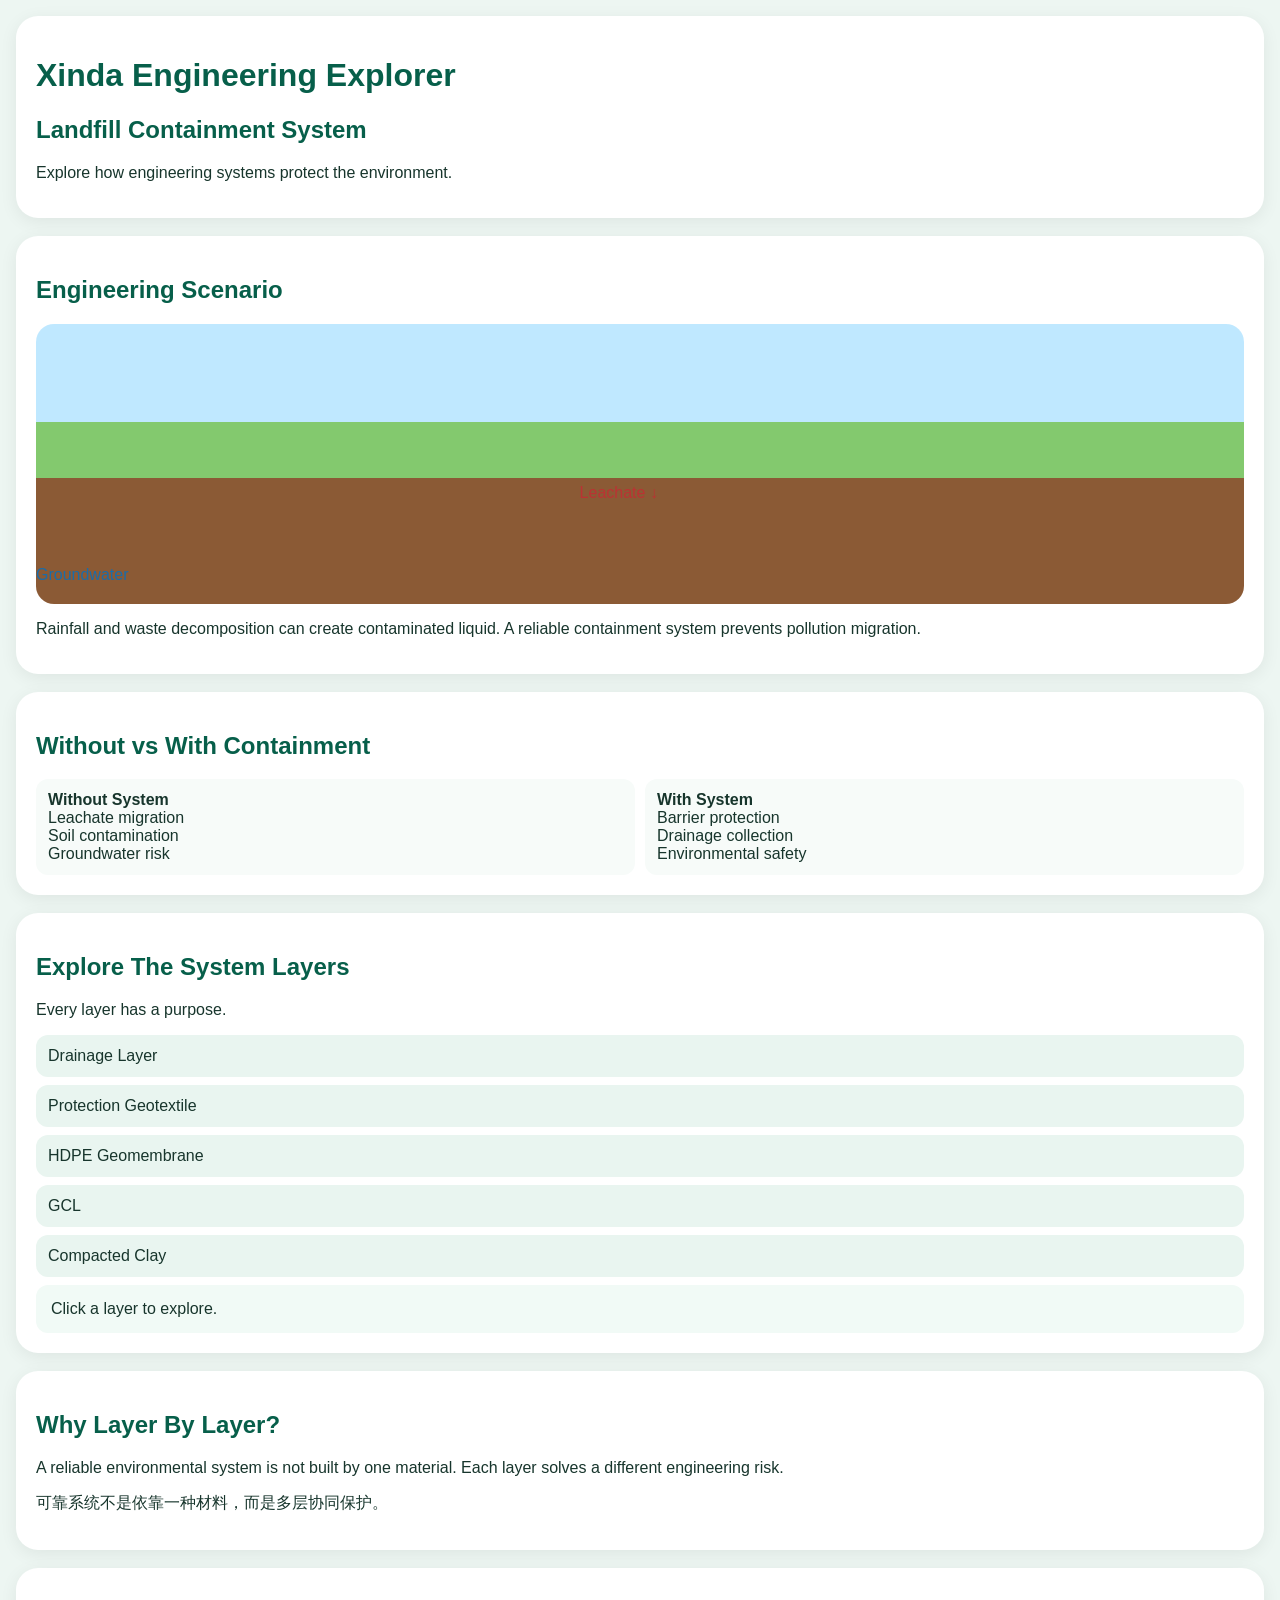
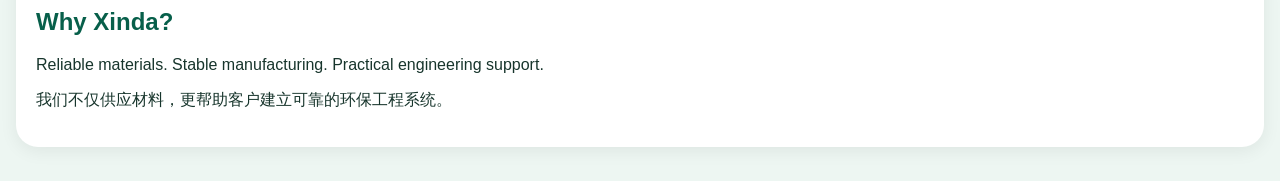
==== explorer-v0.1.html @ 2fd74bbd "Upgrade Xinda Engineering Explorer to V0.6 digital showroom prototype" ====
<!doctype html>
<html lang="en">
<head>
<meta charset="utf-8">
<meta name="viewport" content="width=device-width,initial-scale=1">
<title>Xinda Engineering Explorer V0.6</title>
<style>
body{font-family:Arial,sans-serif;background:#edf6f2;color:#17352c;margin:0;padding:16px}.box{background:#fff;border-radius:22px;padding:20px;margin-bottom:18px;box-shadow:0 4px 18px #0001}h1,h2{color:#075f4a}.profile{background:linear-gradient(#bfe8ff 0 35%,#83c96e 35% 55%,#8b5a35 55%);height:280px;border-radius:18px;position:relative;overflow:hidden}.groundwater{position:absolute;bottom:20px;color:#1b6ca8}.leachate{position:absolute;top:160px;left:45%;color:#b33;animation:move 3s infinite}@keyframes move{from{transform:translateX(0)}to{transform:translateX(50px)}}.layer{padding:12px;margin:8px 0;background:#e9f5f0;border-radius:12px;cursor:pointer}.active{background:#b5e5d2!important;border:2px solid #075f4a}.compare{display:flex;gap:10px}.card{flex:1;padding:12px;border-radius:12px;background:#f7fbf9}.detail{padding:15px;background:#f1faf6;border-radius:12px}
</style>
</head>
<body>
<div class="box"><h1>Xinda Engineering Explorer</h1><h2>Landfill Containment System</h2><p>Explore how engineering systems protect the environment.</p></div>
<div class="box"><h2>Engineering Scenario</h2><div class="profile"><div class="leachate">Leachate ↓</div><div class="groundwater">Groundwater</div></div><p>Rainfall and waste decomposition can create contaminated liquid. A reliable containment system prevents pollution migration.</p></div>
<div class="box"><h2>Without vs With Containment</h2><div class="compare"><div class="card"><b>Without System</b><br>Leachate migration<br>Soil contamination<br>Groundwater risk</div><div class="card"><b>With System</b><br>Barrier protection<br>Drainage collection<br>Environmental safety</div></div></div>
<div class="box"><h2>Explore The System Layers</h2><p>Every layer has a purpose.</p><div class="layer" onclick="show(this,'Drainage Layer','Collect and remove leachate safely.')">Drainage Layer</div><div class="layer" onclick="show(this,'Protection Geotextile','Protect geomembrane from damage.')">Protection Geotextile</div><div class="layer" onclick="show(this,'HDPE Geomembrane','Primary barrier against liquid migration. Low permeability and chemical resistance.')">HDPE Geomembrane</div><div class="layer" onclick="show(this,'GCL','Bentonite mineral barrier providing additional containment.')">GCL</div><div class="layer" onclick="show(this,'Compacted Clay','Natural low permeability barrier.')">Compacted Clay</div><div id="detail" class="detail">Click a layer to explore.</div></div>
<div class="box"><h2>Why Layer By Layer?</h2><p>A reliable environmental system is not built by one material. Each layer solves a different engineering risk.</p><p>可靠系统不是依靠一种材料，而是多层协同保护。</p></div>
<div class="box"><h2>Why Xinda?</h2><p>Reliable materials. Stable manufacturing. Practical engineering support.</p><p>我们不仅供应材料，更帮助客户建立可靠的环保工程系统。</p></div>
<script>function show(el,t,c){document.querySelectorAll('.layer').forEach(x=>x.classList.remove('active'));el.classList.add('active');document.getElementById('detail').innerHTML='<h3>'+t+'</h3><p>'+c+'</p>'}</script>
</body></html>
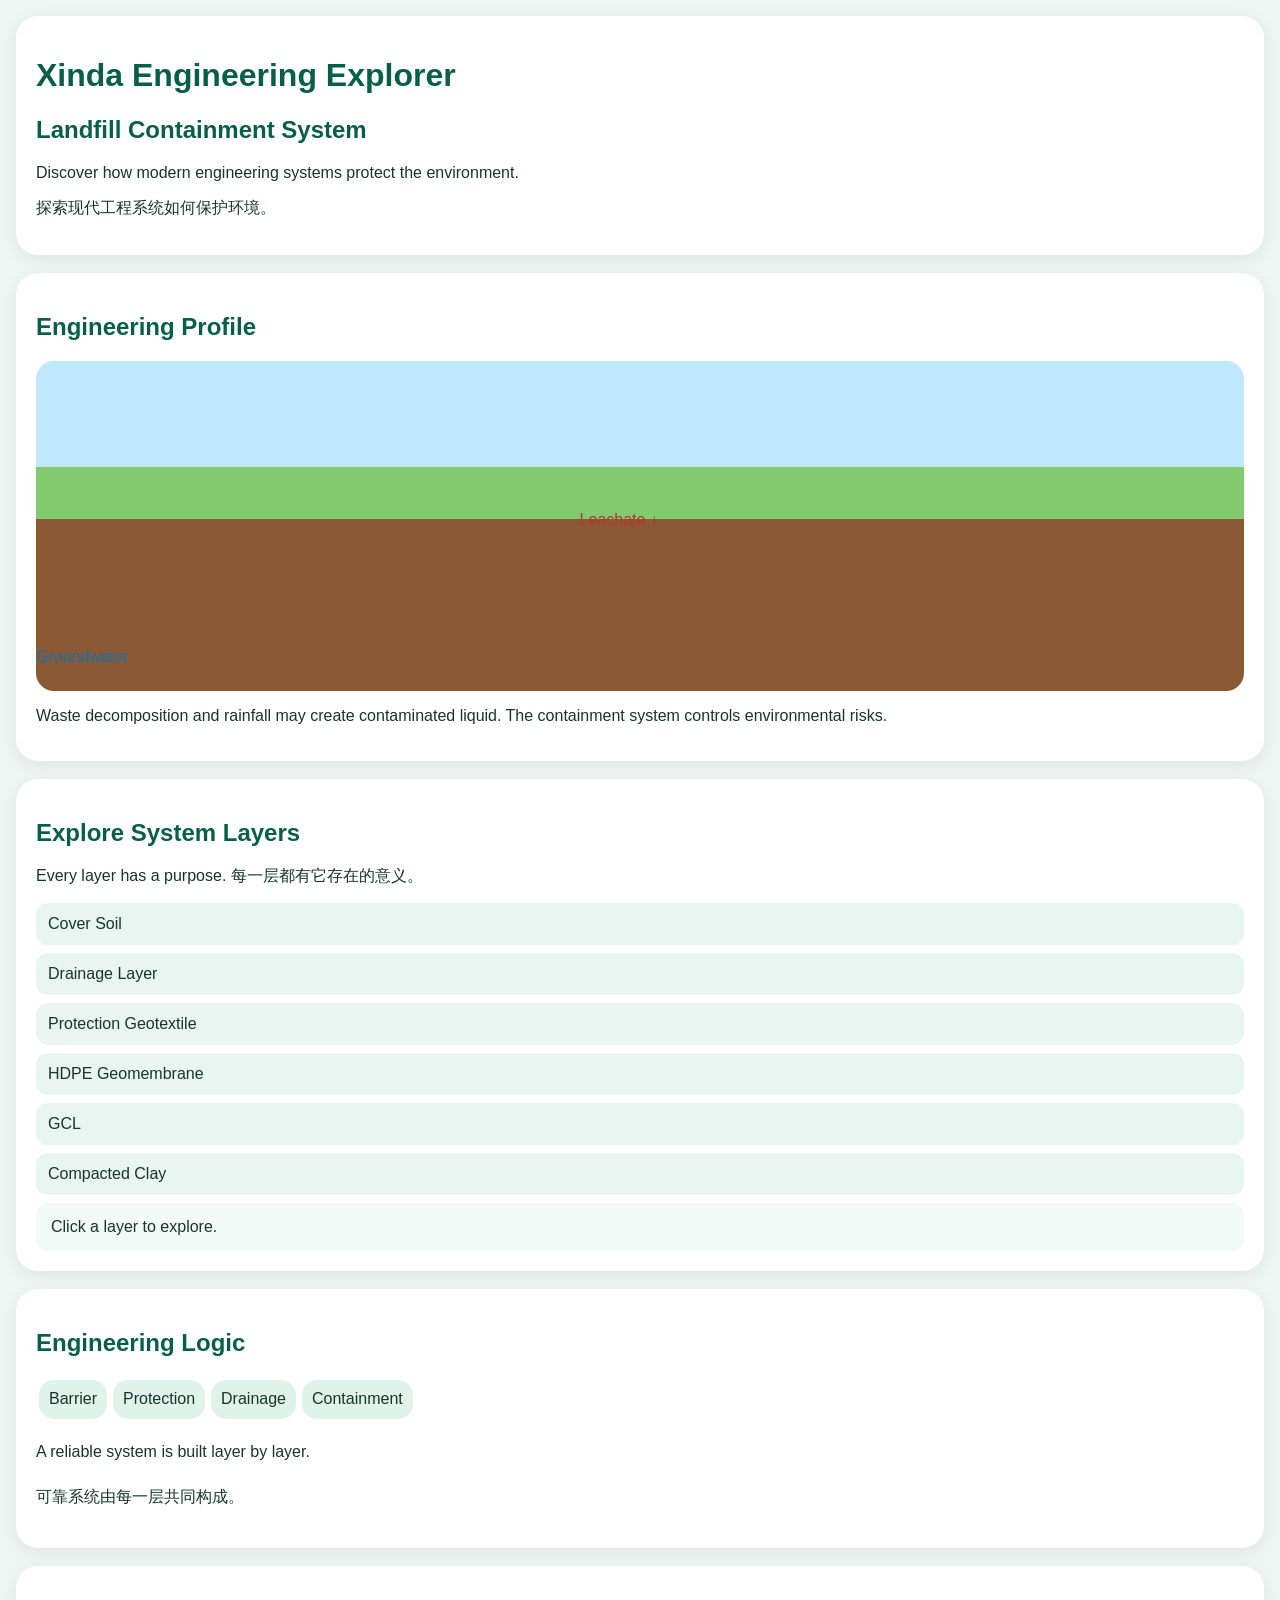
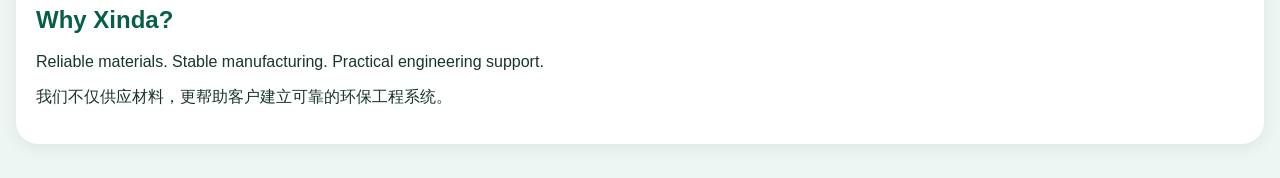
==== commit 52f4c6b1: "Upgrade Xinda Engineering Explorer to V0.7 with interactive engineering profile" ====
--- a/explorer-v0.1.html
+++ b/explorer-v0.1.html
@@ -1,19 +1,24 @@
 <!doctype html>
 <html lang="en">
 <head>
-<meta charset="utf-8">
-<meta name="viewport" content="width=device-width,initial-scale=1">
-<title>Xinda Engineering Explorer V0.6</title>
+<meta charset="utf-8"><meta name="viewport" content="width=device-width,initial-scale=1">
+<title>Xinda Engineering Explorer V0.7</title>
 <style>
-body{font-family:Arial,sans-serif;background:#edf6f2;color:#17352c;margin:0;padding:16px}.box{background:#fff;border-radius:22px;padding:20px;margin-bottom:18px;box-shadow:0 4px 18px #0001}h1,h2{color:#075f4a}.profile{background:linear-gradient(#bfe8ff 0 35%,#83c96e 35% 55%,#8b5a35 55%);height:280px;border-radius:18px;position:relative;overflow:hidden}.groundwater{position:absolute;bottom:20px;color:#1b6ca8}.leachate{position:absolute;top:160px;left:45%;color:#b33;animation:move 3s infinite}@keyframes move{from{transform:translateX(0)}to{transform:translateX(50px)}}.layer{padding:12px;margin:8px 0;background:#e9f5f0;border-radius:12px;cursor:pointer}.active{background:#b5e5d2!important;border:2px solid #075f4a}.compare{display:flex;gap:10px}.card{flex:1;padding:12px;border-radius:12px;background:#f7fbf9}.detail{padding:15px;background:#f1faf6;border-radius:12px}
+body{font-family:Arial,sans-serif;background:#edf6f2;color:#17352c;margin:0;padding:16px}.box{background:#fff;border-radius:22px;padding:20px;margin-bottom:18px;box-shadow:0 4px 18px #0001}h1,h2{color:#075f4a}.profile{height:330px;background:linear-gradient(#bfe8ff 0 32%,#83c96e 32% 48%,#8b5a35 48%);border-radius:18px;position:relative;overflow:hidden}.water{position:absolute;bottom:25px;color:#1670aa}.pollution{position:absolute;top:150px;left:45%;color:#b33;animation:flow 3s infinite}@keyframes flow{from{transform:translateY(0)}to{transform:translateY(45px)}}.layer{padding:12px;margin:8px 0;background:#e9f5f0;border-radius:12px;cursor:pointer}.active{background:#b5e5d2!important;border:2px solid #075f4a}.detail{padding:15px;background:#f1faf6;border-radius:12px}.section{line-height:1.8}.tag{display:inline-block;background:#dff3ea;padding:5px 10px;border-radius:15px;margin:3px}
 </style>
 </head>
 <body>
-<div class="box"><h1>Xinda Engineering Explorer</h1><h2>Landfill Containment System</h2><p>Explore how engineering systems protect the environment.</p></div>
-<div class="box"><h2>Engineering Scenario</h2><div class="profile"><div class="leachate">Leachate ↓</div><div class="groundwater">Groundwater</div></div><p>Rainfall and waste decomposition can create contaminated liquid. A reliable containment system prevents pollution migration.</p></div>
-<div class="box"><h2>Without vs With Containment</h2><div class="compare"><div class="card"><b>Without System</b><br>Leachate migration<br>Soil contamination<br>Groundwater risk</div><div class="card"><b>With System</b><br>Barrier protection<br>Drainage collection<br>Environmental safety</div></div></div>
-<div class="box"><h2>Explore The System Layers</h2><p>Every layer has a purpose.</p><div class="layer" onclick="show(this,'Drainage Layer','Collect and remove leachate safely.')">Drainage Layer</div><div class="layer" onclick="show(this,'Protection Geotextile','Protect geomembrane from damage.')">Protection Geotextile</div><div class="layer" onclick="show(this,'HDPE Geomembrane','Primary barrier against liquid migration. Low permeability and chemical resistance.')">HDPE Geomembrane</div><div class="layer" onclick="show(this,'GCL','Bentonite mineral barrier providing additional containment.')">GCL</div><div class="layer" onclick="show(this,'Compacted Clay','Natural low permeability barrier.')">Compacted Clay</div><div id="detail" class="detail">Click a layer to explore.</div></div>
-<div class="box"><h2>Why Layer By Layer?</h2><p>A reliable environmental system is not built by one material. Each layer solves a different engineering risk.</p><p>可靠系统不是依靠一种材料，而是多层协同保护。</p></div>
+<div class="box"><h1>Xinda Engineering Explorer</h1><h2>Landfill Containment System</h2><p>Discover how modern engineering systems protect the environment.</p><p>探索现代工程系统如何保护环境。</p></div>
+<div class="box"><h2>Engineering Profile</h2><div class="profile"><div class="pollution">Leachate ↓</div><div class="water">Groundwater</div></div><p>Waste decomposition and rainfall may create contaminated liquid. The containment system controls environmental risks.</p></div>
+<div class="box"><h2>Explore System Layers</h2><p>Every layer has a purpose. 每一层都有它存在的意义。</p>
+<div class="layer" onclick="show(this,'Cover Soil','Purpose: Reduce rainfall infiltration and protect the landfill surface.')">Cover Soil</div>
+<div class="layer" onclick="show(this,'Drainage Layer','Purpose: Collect and remove leachate safely.')">Drainage Layer</div>
+<div class="layer" onclick="show(this,'Protection Geotextile','Purpose: Protect geomembrane from puncture and construction damage.')">Protection Geotextile</div>
+<div class="layer" onclick="show(this,'HDPE Geomembrane','Purpose: Primary barrier against liquid migration.<br>Key: Low permeability, chemical resistance, welding quality.<br>Applications: Landfill, Mining, Reservoir, Wastewater, Aquaculture.')">HDPE Geomembrane</div>
+<div class="layer" onclick="show(this,'GCL','Purpose: Bentonite mineral barrier providing additional containment.')">GCL</div>
+<div class="layer" onclick="show(this,'Compacted Clay','Purpose: Natural low permeability foundation barrier.')">Compacted Clay</div>
+<div id="detail" class="detail">Click a layer to explore.</div></div>
+<div class="box"><h2>Engineering Logic</h2><div class="section"><span class="tag">Barrier</span><span class="tag">Protection</span><span class="tag">Drainage</span><span class="tag">Containment</span><p>A reliable system is built layer by layer.</p><p>可靠系统由每一层共同构成。</p></div></div>
 <div class="box"><h2>Why Xinda?</h2><p>Reliable materials. Stable manufacturing. Practical engineering support.</p><p>我们不仅供应材料，更帮助客户建立可靠的环保工程系统。</p></div>
 <script>function show(el,t,c){document.querySelectorAll('.layer').forEach(x=>x.classList.remove('active'));el.classList.add('active');document.getElementById('detail').innerHTML='<h3>'+t+'</h3><p>'+c+'</p>'}</script>
 </body></html>
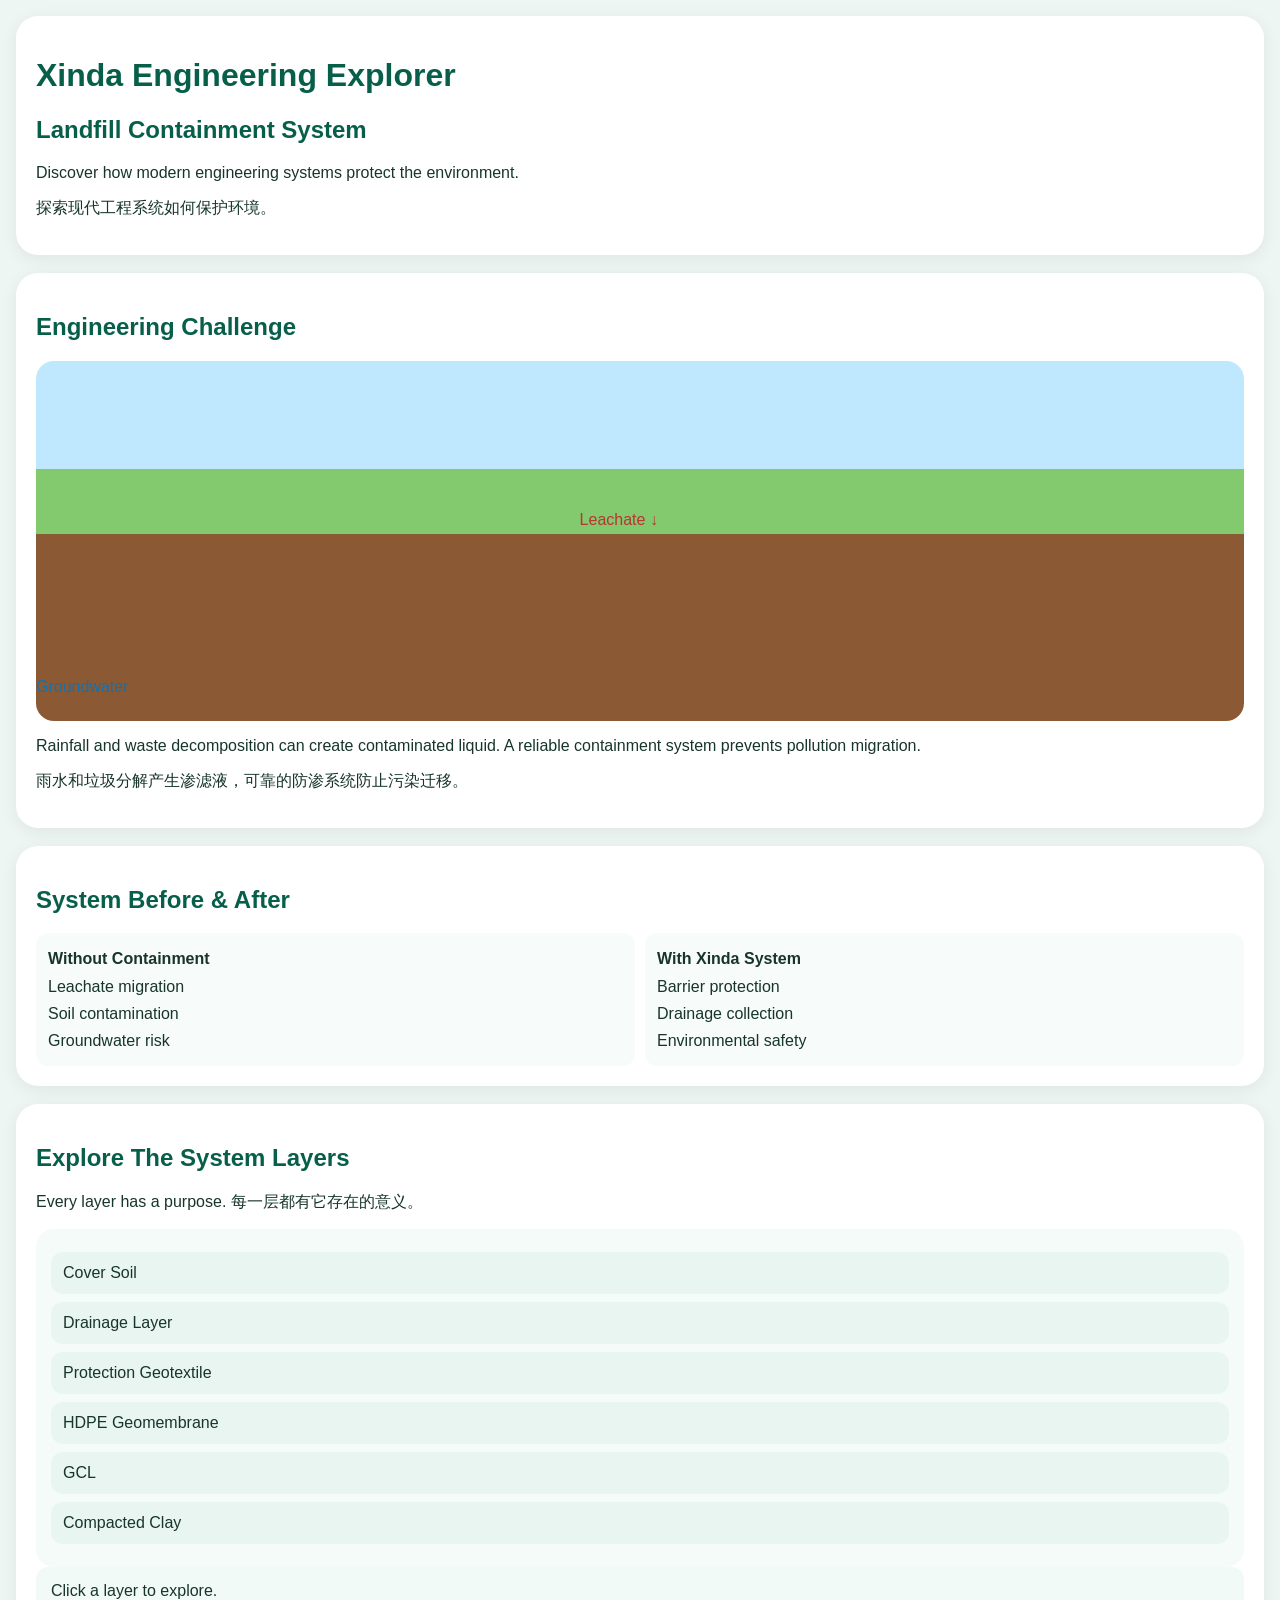
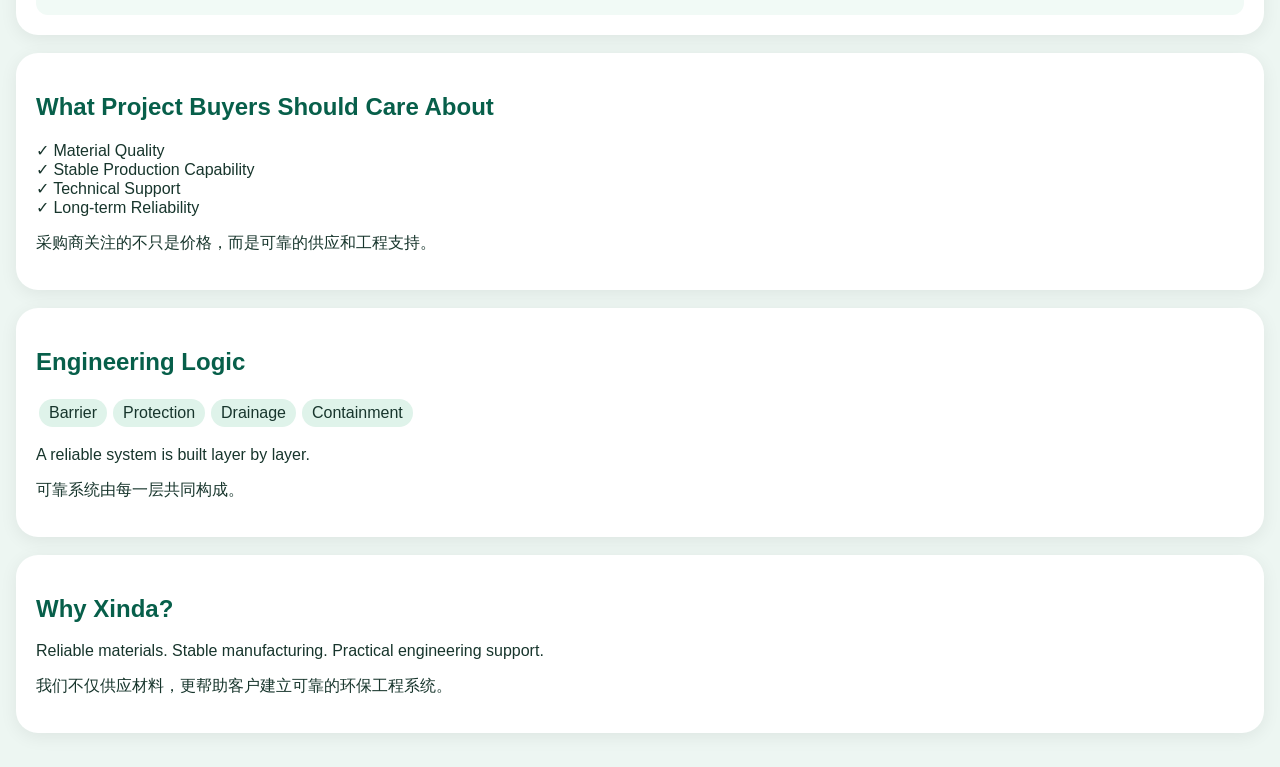
==== commit 30629d6e: "Upgrade Xinda Engineering Explorer to V0.8 with interactive engineering layers and buyer perspective" ====
--- a/explorer-v0.1.html
+++ b/explorer-v0.1.html
@@ -2,23 +2,34 @@
 <html lang="en">
 <head>
 <meta charset="utf-8"><meta name="viewport" content="width=device-width,initial-scale=1">
-<title>Xinda Engineering Explorer V0.7</title>
+<title>Xinda Engineering Explorer V0.8</title>
 <style>
-body{font-family:Arial,sans-serif;background:#edf6f2;color:#17352c;margin:0;padding:16px}.box{background:#fff;border-radius:22px;padding:20px;margin-bottom:18px;box-shadow:0 4px 18px #0001}h1,h2{color:#075f4a}.profile{height:330px;background:linear-gradient(#bfe8ff 0 32%,#83c96e 32% 48%,#8b5a35 48%);border-radius:18px;position:relative;overflow:hidden}.water{position:absolute;bottom:25px;color:#1670aa}.pollution{position:absolute;top:150px;left:45%;color:#b33;animation:flow 3s infinite}@keyframes flow{from{transform:translateY(0)}to{transform:translateY(45px)}}.layer{padding:12px;margin:8px 0;background:#e9f5f0;border-radius:12px;cursor:pointer}.active{background:#b5e5d2!important;border:2px solid #075f4a}.detail{padding:15px;background:#f1faf6;border-radius:12px}.section{line-height:1.8}.tag{display:inline-block;background:#dff3ea;padding:5px 10px;border-radius:15px;margin:3px}
+body{font-family:Arial,sans-serif;background:#edf6f2;color:#17352c;margin:0;padding:16px}.box{background:#fff;border-radius:22px;padding:20px;margin-bottom:18px;box-shadow:0 4px 18px #0001}h1,h2{color:#075f4a}.profile{height:360px;background:linear-gradient(#bfe8ff 0 30%,#83c96e 30% 48%,#8b5a35 48%);border-radius:18px;position:relative;overflow:hidden}.water{position:absolute;bottom:25px;color:#1670aa}.pollution{position:absolute;top:150px;left:45%;color:#b33;animation:flow 3s infinite}@keyframes flow{from{transform:translateY(0)}to{transform:translateY(45px)}}.system{background:#f5fbf8;padding:15px;border-radius:18px}.layer{padding:12px;margin:8px 0;background:#e9f5f0;border-radius:12px;cursor:pointer}.active{background:#b5e5d2!important;border:2px solid #075f4a;transform:scale(1.02)}.detail{padding:15px;background:#f1faf6;border-radius:12px}.tag{display:inline-block;background:#dff3ea;padding:5px 10px;border-radius:15px;margin:3px}.compare{display:flex;gap:10px}.card{flex:1;padding:12px;background:#f7fbf9;border-radius:12px;line-height:1.7}
 </style>
 </head>
 <body>
 <div class="box"><h1>Xinda Engineering Explorer</h1><h2>Landfill Containment System</h2><p>Discover how modern engineering systems protect the environment.</p><p>探索现代工程系统如何保护环境。</p></div>
-<div class="box"><h2>Engineering Profile</h2><div class="profile"><div class="pollution">Leachate ↓</div><div class="water">Groundwater</div></div><p>Waste decomposition and rainfall may create contaminated liquid. The containment system controls environmental risks.</p></div>
-<div class="box"><h2>Explore System Layers</h2><p>Every layer has a purpose. 每一层都有它存在的意义。</p>
+
+<div class="box"><h2>Engineering Challenge</h2><div class="profile"><div class="pollution">Leachate ↓</div><div class="water">Groundwater</div></div><p>Rainfall and waste decomposition can create contaminated liquid. A reliable containment system prevents pollution migration.</p><p>雨水和垃圾分解产生渗滤液，可靠的防渗系统防止污染迁移。</p></div>
+
+<div class="box"><h2>System Before & After</h2><div class="compare"><div class="card"><b>Without Containment</b><br>Leachate migration<br>Soil contamination<br>Groundwater risk</div><div class="card"><b>With Xinda System</b><br>Barrier protection<br>Drainage collection<br>Environmental safety</div></div></div>
+
+<div class="box"><h2>Explore The System Layers</h2><p>Every layer has a purpose. 每一层都有它存在的意义。</p>
+<div class="system">
 <div class="layer" onclick="show(this,'Cover Soil','Purpose: Reduce rainfall infiltration and protect the landfill surface.')">Cover Soil</div>
 <div class="layer" onclick="show(this,'Drainage Layer','Purpose: Collect and remove leachate safely.')">Drainage Layer</div>
 <div class="layer" onclick="show(this,'Protection Geotextile','Purpose: Protect geomembrane from puncture and construction damage.')">Protection Geotextile</div>
-<div class="layer" onclick="show(this,'HDPE Geomembrane','Purpose: Primary barrier against liquid migration.<br>Key: Low permeability, chemical resistance, welding quality.<br>Applications: Landfill, Mining, Reservoir, Wastewater, Aquaculture.')">HDPE Geomembrane</div>
+<div class="layer" onclick="show(this,'HDPE Geomembrane','Purpose: Primary barrier against liquid migration.<br>Key: Low permeability, chemical resistance, reliable welding.<br>Applications: Landfill, Mining, Reservoir, Wastewater, Aquaculture.')">HDPE Geomembrane</div>
 <div class="layer" onclick="show(this,'GCL','Purpose: Bentonite mineral barrier providing additional containment.')">GCL</div>
 <div class="layer" onclick="show(this,'Compacted Clay','Purpose: Natural low permeability foundation barrier.')">Compacted Clay</div>
+</div>
 <div id="detail" class="detail">Click a layer to explore.</div></div>
-<div class="box"><h2>Engineering Logic</h2><div class="section"><span class="tag">Barrier</span><span class="tag">Protection</span><span class="tag">Drainage</span><span class="tag">Containment</span><p>A reliable system is built layer by layer.</p><p>可靠系统由每一层共同构成。</p></div></div>
+
+<div class="box"><h2>What Project Buyers Should Care About</h2><p>✓ Material Quality<br>✓ Stable Production Capability<br>✓ Technical Support<br>✓ Long-term Reliability</p><p>采购商关注的不只是价格，而是可靠的供应和工程支持。</p></div>
+
+<div class="box"><h2>Engineering Logic</h2><span class="tag">Barrier</span><span class="tag">Protection</span><span class="tag">Drainage</span><span class="tag">Containment</span><p>A reliable system is built layer by layer.</p><p>可靠系统由每一层共同构成。</p></div>
+
 <div class="box"><h2>Why Xinda?</h2><p>Reliable materials. Stable manufacturing. Practical engineering support.</p><p>我们不仅供应材料，更帮助客户建立可靠的环保工程系统。</p></div>
+
 <script>function show(el,t,c){document.querySelectorAll('.layer').forEach(x=>x.classList.remove('active'));el.classList.add('active');document.getElementById('detail').innerHTML='<h3>'+t+'</h3><p>'+c+'</p>'}</script>
 </body></html>
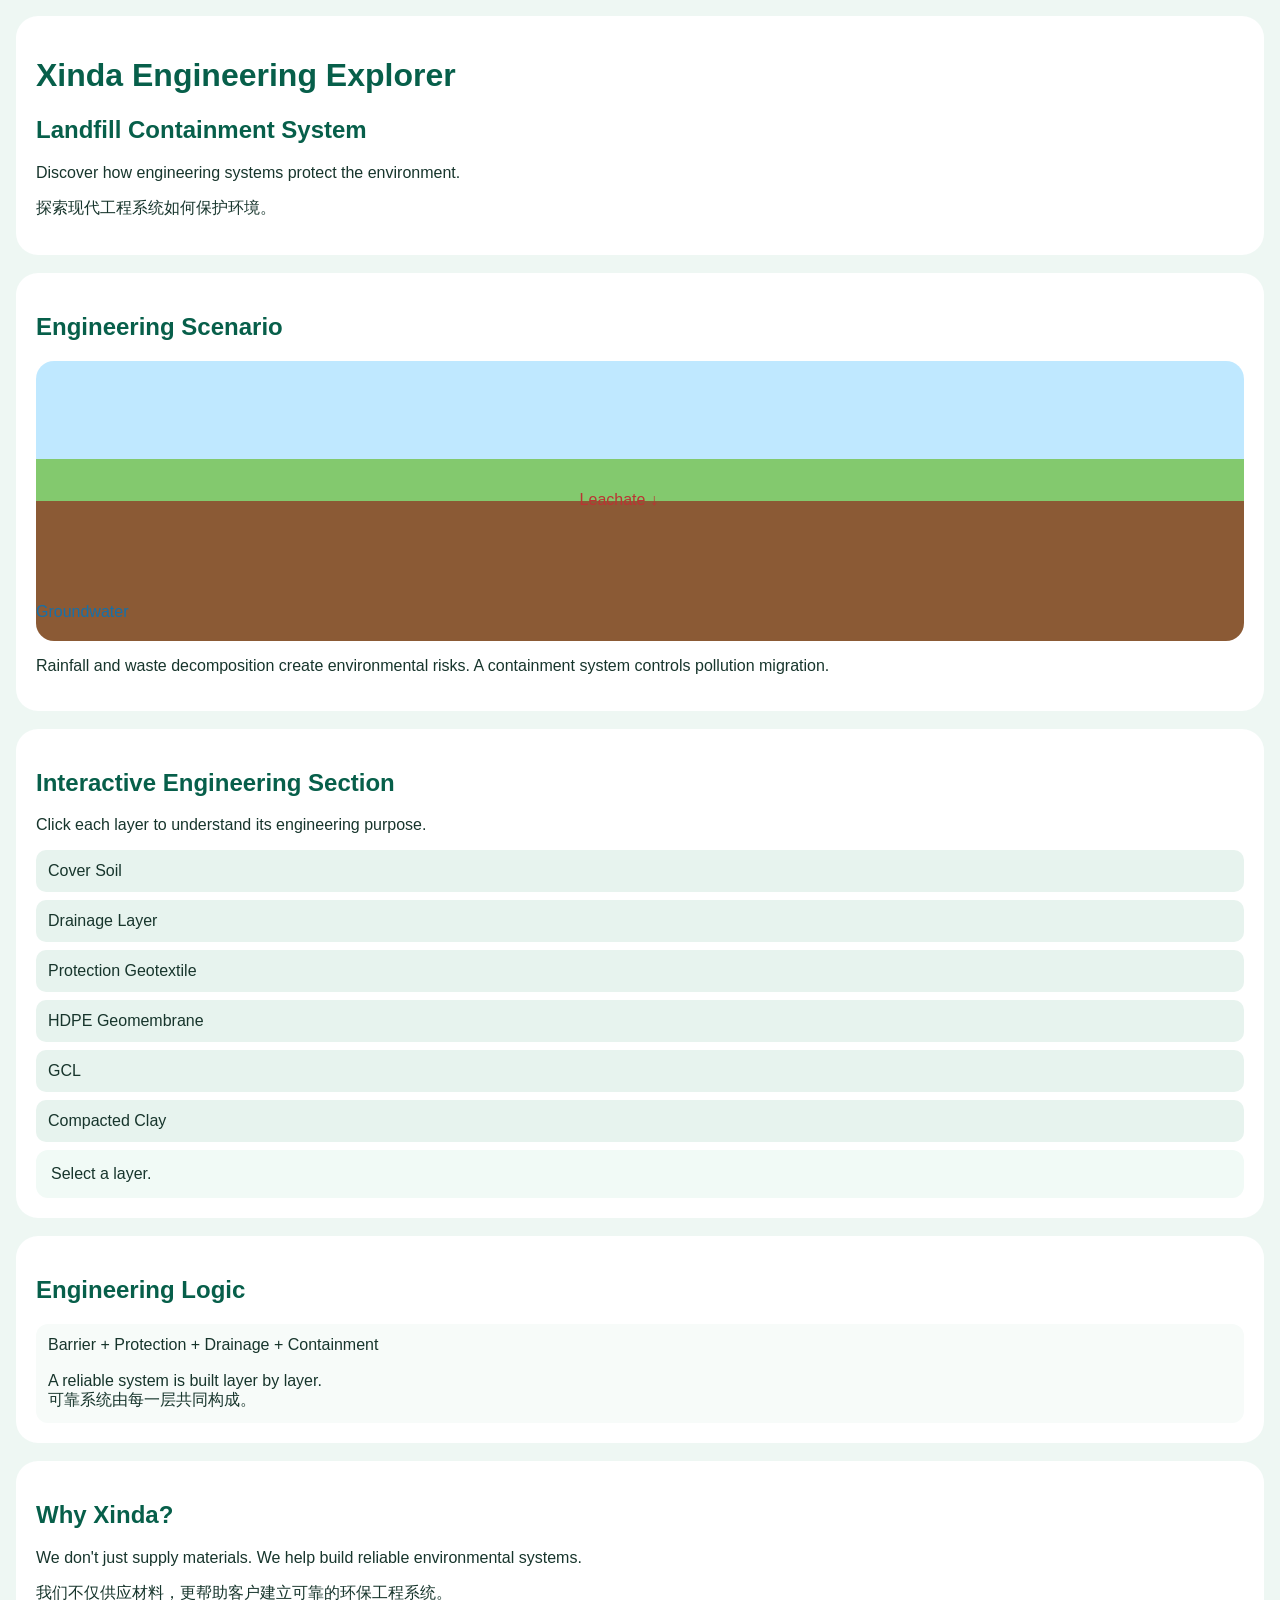
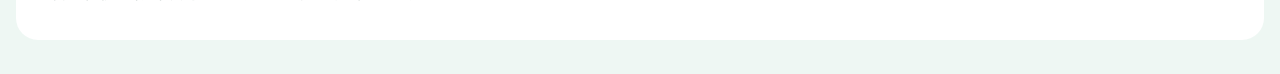
==== commit 74cece7f: "Upgrade Xinda Engineering Explorer to V0.9 interactive engineering section" ====
--- a/explorer-v0.1.html
+++ b/explorer-v0.1.html
@@ -2,34 +2,22 @@
 <html lang="en">
 <head>
 <meta charset="utf-8"><meta name="viewport" content="width=device-width,initial-scale=1">
-<title>Xinda Engineering Explorer V0.8</title>
+<title>Xinda Engineering Explorer V0.9</title>
 <style>
-body{font-family:Arial,sans-serif;background:#edf6f2;color:#17352c;margin:0;padding:16px}.box{background:#fff;border-radius:22px;padding:20px;margin-bottom:18px;box-shadow:0 4px 18px #0001}h1,h2{color:#075f4a}.profile{height:360px;background:linear-gradient(#bfe8ff 0 30%,#83c96e 30% 48%,#8b5a35 48%);border-radius:18px;position:relative;overflow:hidden}.water{position:absolute;bottom:25px;color:#1670aa}.pollution{position:absolute;top:150px;left:45%;color:#b33;animation:flow 3s infinite}@keyframes flow{from{transform:translateY(0)}to{transform:translateY(45px)}}.system{background:#f5fbf8;padding:15px;border-radius:18px}.layer{padding:12px;margin:8px 0;background:#e9f5f0;border-radius:12px;cursor:pointer}.active{background:#b5e5d2!important;border:2px solid #075f4a;transform:scale(1.02)}.detail{padding:15px;background:#f1faf6;border-radius:12px}.tag{display:inline-block;background:#dff3ea;padding:5px 10px;border-radius:15px;margin:3px}.compare{display:flex;gap:10px}.card{flex:1;padding:12px;background:#f7fbf9;border-radius:12px;line-height:1.7}
-</style>
+body{font-family:Arial,sans-serif;background:#eef7f3;color:#17352c;margin:0;padding:16px}.box{background:white;border-radius:22px;padding:20px;margin-bottom:18px}h1,h2{color:#075f4a}.scene{height:280px;background:linear-gradient(#bfe8ff 0 35%,#83c96e 35% 50%,#8b5a35 50%);border-radius:18px;position:relative;overflow:hidden}.water{position:absolute;bottom:20px;color:#1670aa}.leachate{position:absolute;top:130px;left:45%;color:#b33;animation:f 2s infinite alternate}@keyframes f{to{transform:translateY(45px)}}.layer{padding:12px;margin:8px 0;background:#e7f3ee;border-radius:10px;cursor:pointer}.active{background:#b5e5d2;border:2px solid #075f4a}.detail{padding:15px;background:#f1faf6;border-radius:12px}.section{padding:12px;border-radius:12px;background:#f7fbf9}</style>
 </head>
 <body>
-<div class="box"><h1>Xinda Engineering Explorer</h1><h2>Landfill Containment System</h2><p>Discover how modern engineering systems protect the environment.</p><p>探索现代工程系统如何保护环境。</p></div>
-
-<div class="box"><h2>Engineering Challenge</h2><div class="profile"><div class="pollution">Leachate ↓</div><div class="water">Groundwater</div></div><p>Rainfall and waste decomposition can create contaminated liquid. A reliable containment system prevents pollution migration.</p><p>雨水和垃圾分解产生渗滤液，可靠的防渗系统防止污染迁移。</p></div>
-
-<div class="box"><h2>System Before & After</h2><div class="compare"><div class="card"><b>Without Containment</b><br>Leachate migration<br>Soil contamination<br>Groundwater risk</div><div class="card"><b>With Xinda System</b><br>Barrier protection<br>Drainage collection<br>Environmental safety</div></div></div>
-
-<div class="box"><h2>Explore The System Layers</h2><p>Every layer has a purpose. 每一层都有它存在的意义。</p>
-<div class="system">
-<div class="layer" onclick="show(this,'Cover Soil','Purpose: Reduce rainfall infiltration and protect the landfill surface.')">Cover Soil</div>
-<div class="layer" onclick="show(this,'Drainage Layer','Purpose: Collect and remove leachate safely.')">Drainage Layer</div>
-<div class="layer" onclick="show(this,'Protection Geotextile','Purpose: Protect geomembrane from puncture and construction damage.')">Protection Geotextile</div>
-<div class="layer" onclick="show(this,'HDPE Geomembrane','Purpose: Primary barrier against liquid migration.<br>Key: Low permeability, chemical resistance, reliable welding.<br>Applications: Landfill, Mining, Reservoir, Wastewater, Aquaculture.')">HDPE Geomembrane</div>
-<div class="layer" onclick="show(this,'GCL','Purpose: Bentonite mineral barrier providing additional containment.')">GCL</div>
-<div class="layer" onclick="show(this,'Compacted Clay','Purpose: Natural low permeability foundation barrier.')">Compacted Clay</div>
-</div>
-<div id="detail" class="detail">Click a layer to explore.</div></div>
-
-<div class="box"><h2>What Project Buyers Should Care About</h2><p>✓ Material Quality<br>✓ Stable Production Capability<br>✓ Technical Support<br>✓ Long-term Reliability</p><p>采购商关注的不只是价格，而是可靠的供应和工程支持。</p></div>
-
-<div class="box"><h2>Engineering Logic</h2><span class="tag">Barrier</span><span class="tag">Protection</span><span class="tag">Drainage</span><span class="tag">Containment</span><p>A reliable system is built layer by layer.</p><p>可靠系统由每一层共同构成。</p></div>
-
-<div class="box"><h2>Why Xinda?</h2><p>Reliable materials. Stable manufacturing. Practical engineering support.</p><p>我们不仅供应材料，更帮助客户建立可靠的环保工程系统。</p></div>
-
-<script>function show(el,t,c){document.querySelectorAll('.layer').forEach(x=>x.classList.remove('active'));el.classList.add('active');document.getElementById('detail').innerHTML='<h3>'+t+'</h3><p>'+c+'</p>'}</script>
+<div class="box"><h1>Xinda Engineering Explorer</h1><h2>Landfill Containment System</h2><p>Discover how engineering systems protect the environment.</p><p>探索现代工程系统如何保护环境。</p></div>
+<div class="box"><h2>Engineering Scenario</h2><div class="scene"><div class="leachate">Leachate ↓</div><div class="water">Groundwater</div></div><p>Rainfall and waste decomposition create environmental risks. A containment system controls pollution migration.</p></div>
+<div class="box"><h2>Interactive Engineering Section</h2><p>Click each layer to understand its engineering purpose.</p>
+<div class="layer" onclick="show(this,'Cover Soil','Reduces rainfall infiltration and protects the surface.')">Cover Soil</div>
+<div class="layer" onclick="show(this,'Drainage Layer','Collects and removes leachate safely.')">Drainage Layer</div>
+<div class="layer" onclick="show(this,'Protection Geotextile','Protects geomembrane from puncture and construction damage.')">Protection Geotextile</div>
+<div class="layer" onclick="show(this,'HDPE Geomembrane','Primary barrier against liquid migration. Low permeability and chemical resistance.')">HDPE Geomembrane</div>
+<div class="layer" onclick="show(this,'GCL','Bentonite mineral barrier providing additional containment.')">GCL</div>
+<div class="layer" onclick="show(this,'Compacted Clay','Natural low permeability barrier.')">Compacted Clay</div>
+<div id="detail" class="detail">Select a layer.</div></div>
+<div class="box"><h2>Engineering Logic</h2><div class="section">Barrier + Protection + Drainage + Containment<br><br>A reliable system is built layer by layer.<br>可靠系统由每一层共同构成。</div></div>
+<div class="box"><h2>Why Xinda?</h2><p>We don't just supply materials. We help build reliable environmental systems.</p><p>我们不仅供应材料，更帮助客户建立可靠的环保工程系统。</p></div>
+<script>function show(e,t,c){document.querySelectorAll('.layer').forEach(x=>x.classList.remove('active'));e.classList.add('active');document.getElementById('detail').innerHTML='<h3>'+t+'</h3><p>'+c+'</p>'}</script>
 </body></html>
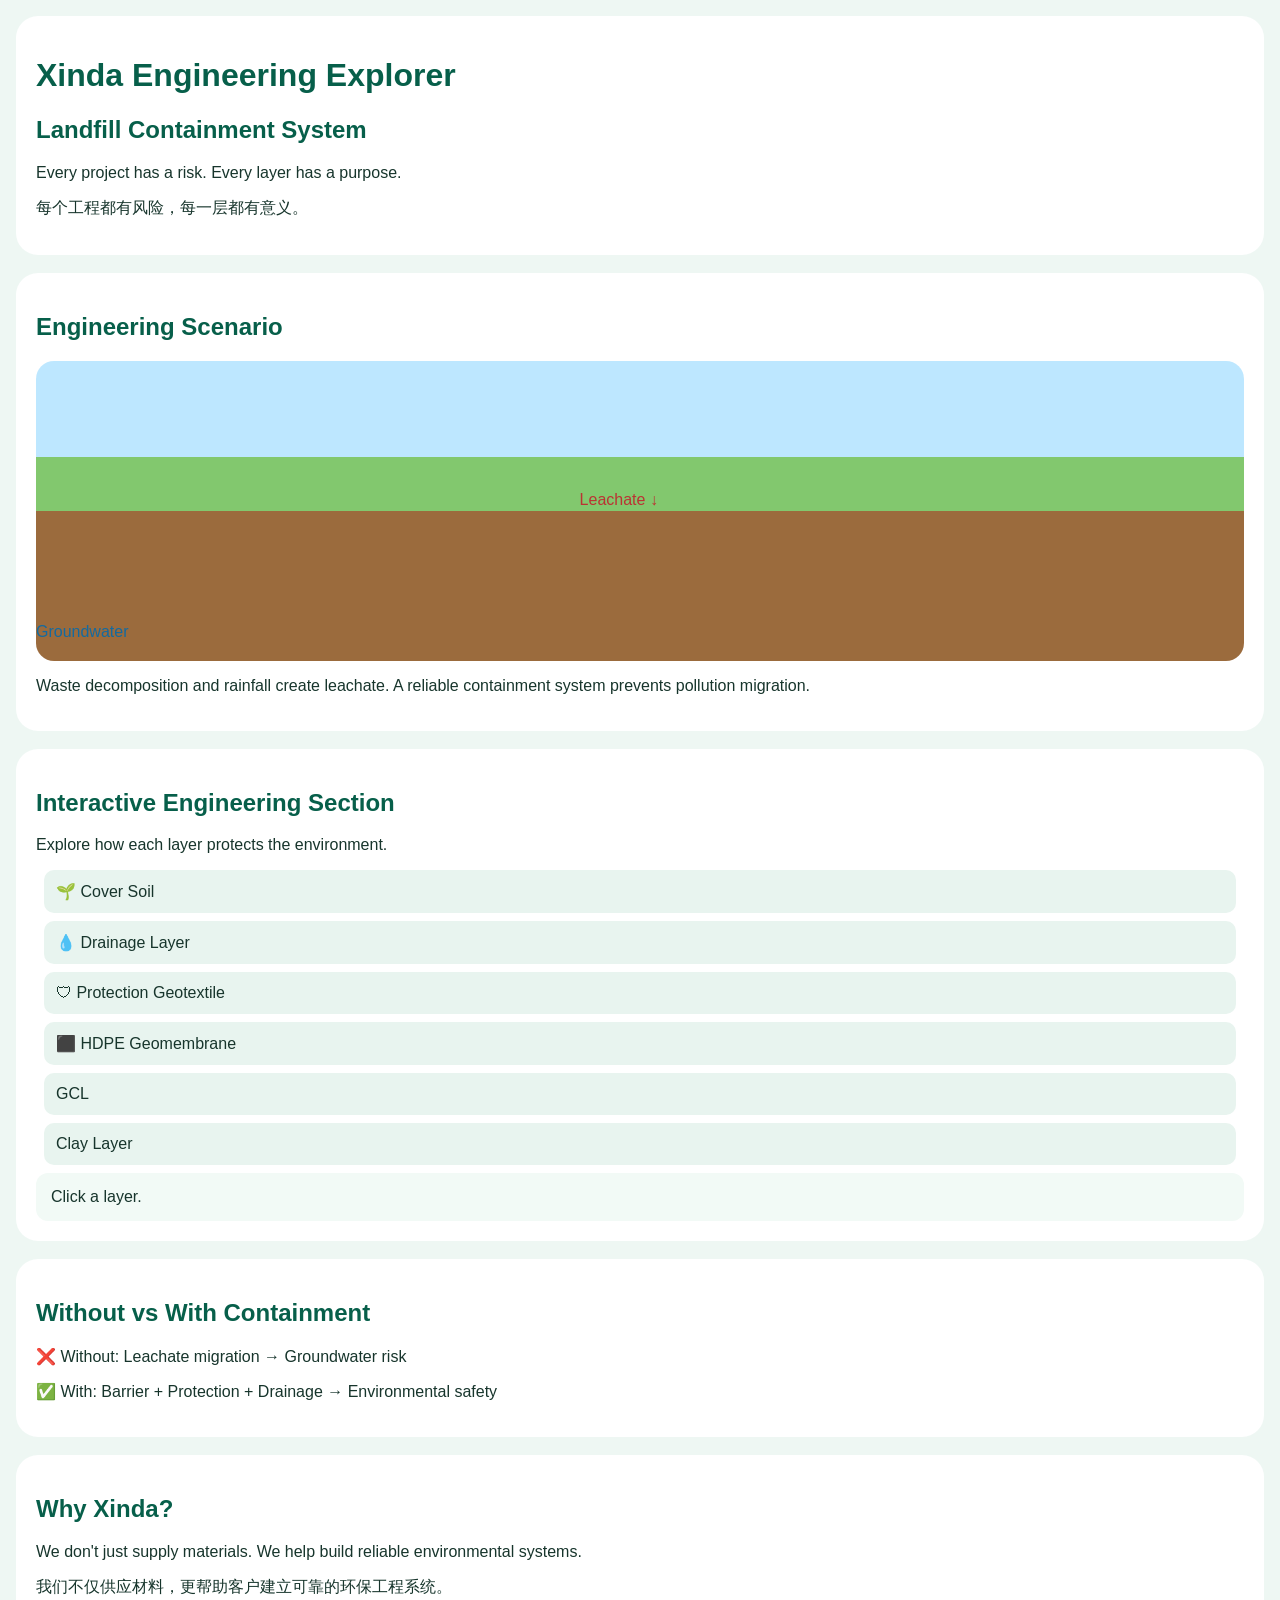
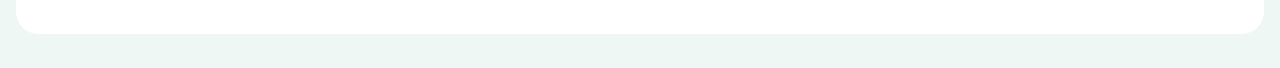
==== commit 90132669: "Upgrade Xinda Engineering Explorer to V1.0 interactive engineering demo" ====
--- a/explorer-v0.1.html
+++ b/explorer-v0.1.html
@@ -1,23 +1,16 @@
 <!doctype html>
-<html lang="en">
-<head>
-<meta charset="utf-8"><meta name="viewport" content="width=device-width,initial-scale=1">
-<title>Xinda Engineering Explorer V0.9</title>
-<style>
-body{font-family:Arial,sans-serif;background:#eef7f3;color:#17352c;margin:0;padding:16px}.box{background:white;border-radius:22px;padding:20px;margin-bottom:18px}h1,h2{color:#075f4a}.scene{height:280px;background:linear-gradient(#bfe8ff 0 35%,#83c96e 35% 50%,#8b5a35 50%);border-radius:18px;position:relative;overflow:hidden}.water{position:absolute;bottom:20px;color:#1670aa}.leachate{position:absolute;top:130px;left:45%;color:#b33;animation:f 2s infinite alternate}@keyframes f{to{transform:translateY(45px)}}.layer{padding:12px;margin:8px 0;background:#e7f3ee;border-radius:10px;cursor:pointer}.active{background:#b5e5d2;border:2px solid #075f4a}.detail{padding:15px;background:#f1faf6;border-radius:12px}.section{padding:12px;border-radius:12px;background:#f7fbf9}</style>
-</head>
+<html lang="en"><head><meta charset="utf-8"><meta name="viewport" content="width=device-width,initial-scale=1"><title>Xinda Engineering Explorer V1.0</title><style>
+body{font-family:Arial,sans-serif;background:#eef7f3;color:#17352c;margin:0;padding:16px}.box{background:#fff;border-radius:22px;padding:20px;margin-bottom:18px}h1,h2{color:#075f4a}.scene{height:300px;background:linear-gradient(#bde7ff 0 32%,#82c86e 32% 50%,#9b6b3d 50%);border-radius:18px;position:relative}.water{position:absolute;bottom:20px;color:#146aa0}.risk{position:absolute;top:130px;left:45%;color:#b33;animation:r 2s infinite alternate}@keyframes r{to{transform:translateY(45px)}}.layers div{padding:12px;margin:8px;background:#e8f4ef;border-radius:10px;cursor:pointer}.active{background:#b5e5d2!important;border:2px solid #075f4a}.detail{background:#f2faf6;padding:15px;border-radius:12px}</style></head>
 <body>
-<div class="box"><h1>Xinda Engineering Explorer</h1><h2>Landfill Containment System</h2><p>Discover how engineering systems protect the environment.</p><p>探索现代工程系统如何保护环境。</p></div>
-<div class="box"><h2>Engineering Scenario</h2><div class="scene"><div class="leachate">Leachate ↓</div><div class="water">Groundwater</div></div><p>Rainfall and waste decomposition create environmental risks. A containment system controls pollution migration.</p></div>
-<div class="box"><h2>Interactive Engineering Section</h2><p>Click each layer to understand its engineering purpose.</p>
-<div class="layer" onclick="show(this,'Cover Soil','Reduces rainfall infiltration and protects the surface.')">Cover Soil</div>
-<div class="layer" onclick="show(this,'Drainage Layer','Collects and removes leachate safely.')">Drainage Layer</div>
-<div class="layer" onclick="show(this,'Protection Geotextile','Protects geomembrane from puncture and construction damage.')">Protection Geotextile</div>
-<div class="layer" onclick="show(this,'HDPE Geomembrane','Primary barrier against liquid migration. Low permeability and chemical resistance.')">HDPE Geomembrane</div>
-<div class="layer" onclick="show(this,'GCL','Bentonite mineral barrier providing additional containment.')">GCL</div>
-<div class="layer" onclick="show(this,'Compacted Clay','Natural low permeability barrier.')">Compacted Clay</div>
-<div id="detail" class="detail">Select a layer.</div></div>
-<div class="box"><h2>Engineering Logic</h2><div class="section">Barrier + Protection + Drainage + Containment<br><br>A reliable system is built layer by layer.<br>可靠系统由每一层共同构成。</div></div>
+<div class="box"><h1>Xinda Engineering Explorer</h1><h2>Landfill Containment System</h2><p>Every project has a risk. Every layer has a purpose.</p><p>每个工程都有风险，每一层都有意义。</p></div>
+<div class="box"><h2>Engineering Scenario</h2><div class="scene"><div class="risk">Leachate ↓</div><div class="water">Groundwater</div></div><p>Waste decomposition and rainfall create leachate. A reliable containment system prevents pollution migration.</p></div>
+<div class="box"><h2>Interactive Engineering Section</h2><p>Explore how each layer protects the environment.</p><div class="layers">
+<div onclick="show(this,'Cover Soil','Reduces rainfall infiltration and protects the surface.')">🌱 Cover Soil</div>
+<div onclick="show(this,'Drainage Layer','Collects and removes leachate safely.')">💧 Drainage Layer</div>
+<div onclick="show(this,'Protection Geotextile','Protects geomembrane from puncture and damage.')">🛡 Protection Geotextile</div>
+<div onclick="show(this,'HDPE Geomembrane','Primary barrier against liquid migration. Low permeability and chemical resistance.')">⬛ HDPE Geomembrane</div>
+<div onclick="show(this,'GCL','Bentonite mineral barrier providing additional containment.')">GCL</div>
+<div onclick="show(this,'Compacted Clay','Natural low permeability barrier.')">Clay Layer</div></div><div id="detail" class="detail">Click a layer.</div></div>
+<div class="box"><h2>Without vs With Containment</h2><p>❌ Without: Leachate migration → Groundwater risk</p><p>✅ With: Barrier + Protection + Drainage → Environmental safety</p></div>
 <div class="box"><h2>Why Xinda?</h2><p>We don't just supply materials. We help build reliable environmental systems.</p><p>我们不仅供应材料，更帮助客户建立可靠的环保工程系统。</p></div>
-<script>function show(e,t,c){document.querySelectorAll('.layer').forEach(x=>x.classList.remove('active'));e.classList.add('active');document.getElementById('detail').innerHTML='<h3>'+t+'</h3><p>'+c+'</p>'}</script>
-</body></html>+<script>function show(e,t,c){document.querySelectorAll('.layers div').forEach(x=>x.classList.remove('active'));e.classList.add('active');document.getElementById('detail').innerHTML='<h3>'+t+'</h3><p>'+c+'</p>'}</script></body></html>
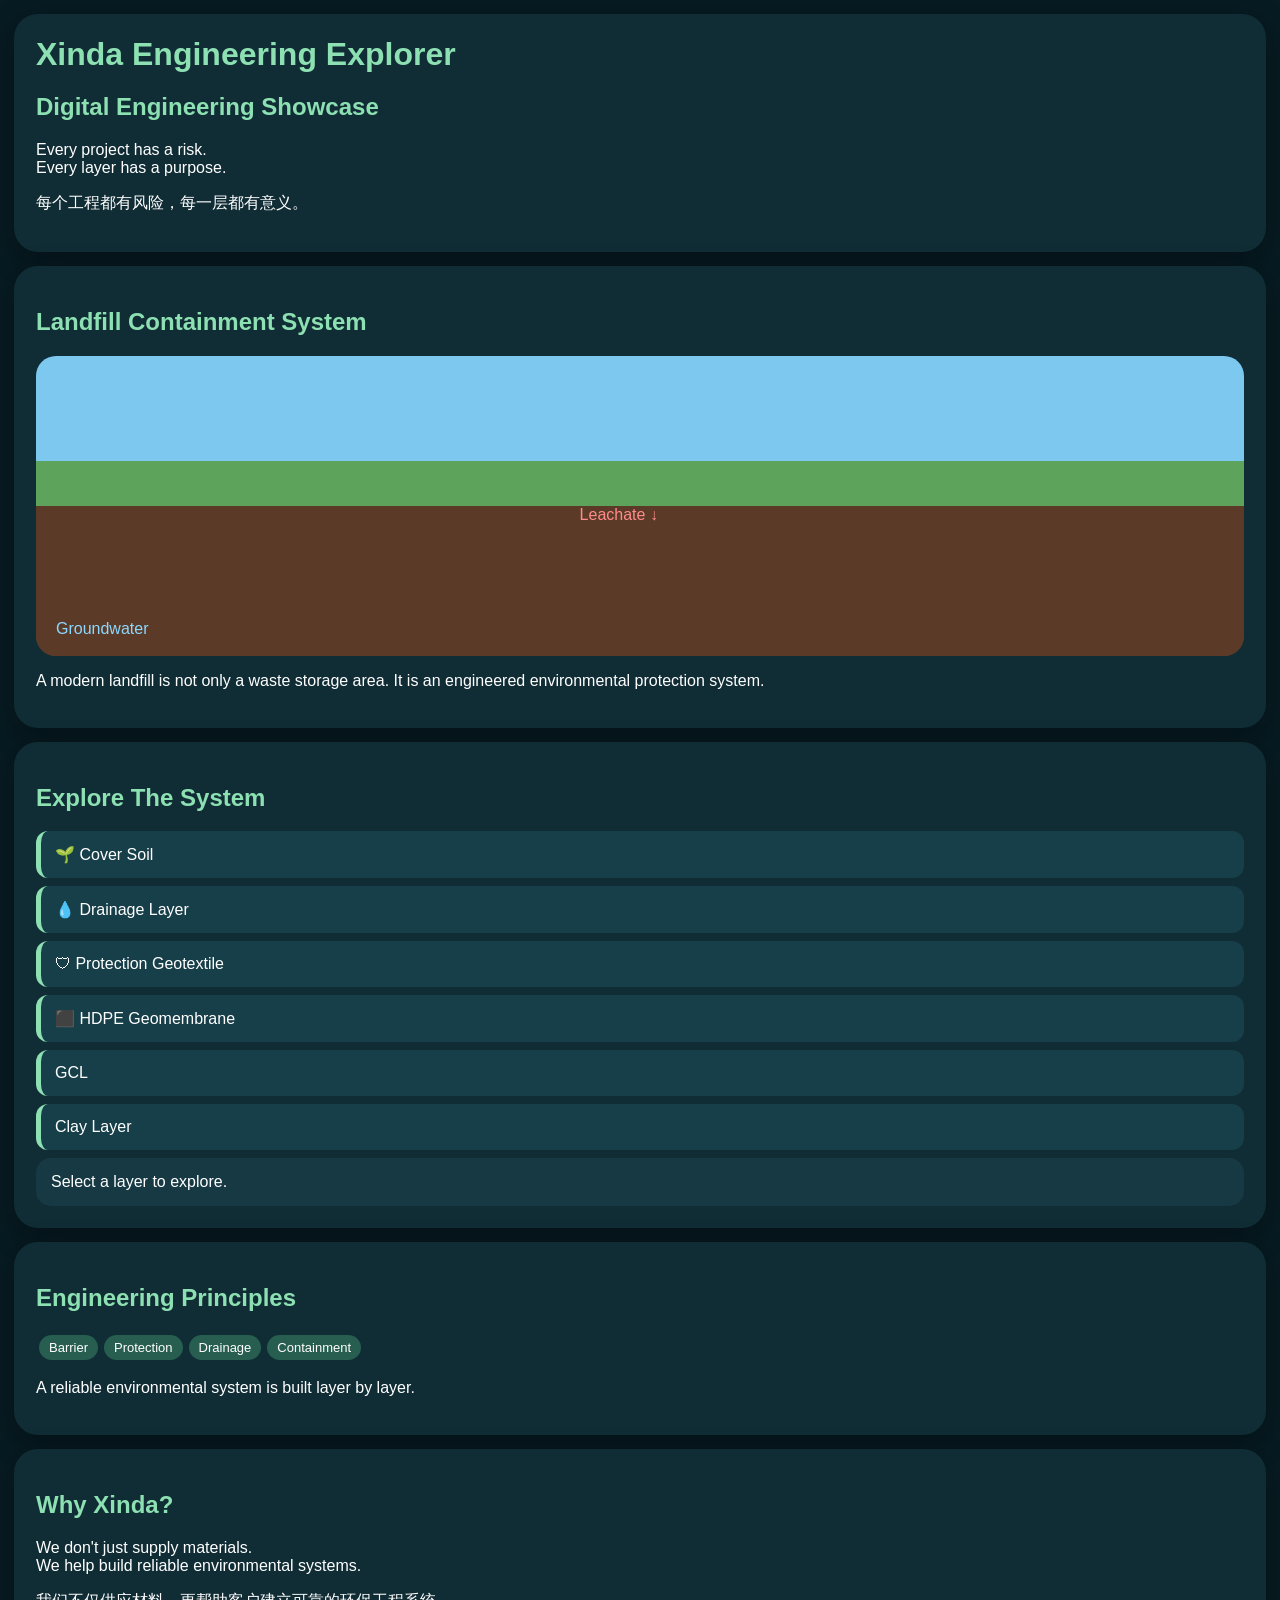
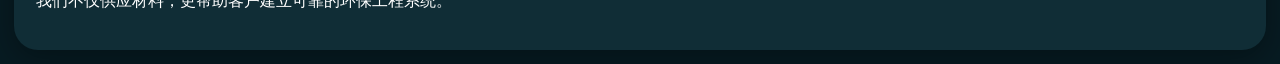
==== commit 74726c37: "Upgrade Xinda Engineering Explorer to V1.1 international engineering showroom style" ====
--- a/explorer-v0.1.html
+++ b/explorer-v0.1.html
@@ -1,16 +1,16 @@
 <!doctype html>
-<html lang="en"><head><meta charset="utf-8"><meta name="viewport" content="width=device-width,initial-scale=1"><title>Xinda Engineering Explorer V1.0</title><style>
-body{font-family:Arial,sans-serif;background:#eef7f3;color:#17352c;margin:0;padding:16px}.box{background:#fff;border-radius:22px;padding:20px;margin-bottom:18px}h1,h2{color:#075f4a}.scene{height:300px;background:linear-gradient(#bde7ff 0 32%,#82c86e 32% 50%,#9b6b3d 50%);border-radius:18px;position:relative}.water{position:absolute;bottom:20px;color:#146aa0}.risk{position:absolute;top:130px;left:45%;color:#b33;animation:r 2s infinite alternate}@keyframes r{to{transform:translateY(45px)}}.layers div{padding:12px;margin:8px;background:#e8f4ef;border-radius:10px;cursor:pointer}.active{background:#b5e5d2!important;border:2px solid #075f4a}.detail{background:#f2faf6;padding:15px;border-radius:12px}</style></head>
+<html lang="en">
+<head>
+<meta charset="utf-8"><meta name="viewport" content="width=device-width,initial-scale=1">
+<title>Xinda Engineering Explorer V1.1</title>
+<style>
+body{font-family:Arial,sans-serif;background:#071b22;color:#fff;margin:0;padding:0}.box{background:#102d36;margin:14px;border-radius:24px;padding:22px;box-shadow:0 8px 30px #0005}h1{font-size:32px;margin:0;color:#8de0b2}h2{color:#8de0b2}.hero{height:300px;background:linear-gradient(#7cc8ef 0 35%,#5da35b 35% 50%,#5b3b27 50%);border-radius:20px;position:relative;overflow:hidden}.earth{position:absolute;bottom:0;width:100%;height:50%;background:#5b3b27}.water{position:absolute;bottom:18px;left:20px;color:#8dd7ff}.risk{position:absolute;top:150px;left:45%;color:#ff8b8b;animation:risk 2s infinite alternate}@keyframes risk{to{transform:translateY(45px)}}.layer{padding:14px;margin:8px 0;background:#173f49;border-left:5px solid #8de0b2;border-radius:12px;cursor:pointer}.active{background:#276b55}.card{background:#163943;padding:15px;border-radius:15px}.tag{display:inline-block;background:#275e50;padding:5px 10px;border-radius:20px;margin:3px;font-size:13px}</style>
+</head>
 <body>
-<div class="box"><h1>Xinda Engineering Explorer</h1><h2>Landfill Containment System</h2><p>Every project has a risk. Every layer has a purpose.</p><p>每个工程都有风险，每一层都有意义。</p></div>
-<div class="box"><h2>Engineering Scenario</h2><div class="scene"><div class="risk">Leachate ↓</div><div class="water">Groundwater</div></div><p>Waste decomposition and rainfall create leachate. A reliable containment system prevents pollution migration.</p></div>
-<div class="box"><h2>Interactive Engineering Section</h2><p>Explore how each layer protects the environment.</p><div class="layers">
-<div onclick="show(this,'Cover Soil','Reduces rainfall infiltration and protects the surface.')">🌱 Cover Soil</div>
-<div onclick="show(this,'Drainage Layer','Collects and removes leachate safely.')">💧 Drainage Layer</div>
-<div onclick="show(this,'Protection Geotextile','Protects geomembrane from puncture and damage.')">🛡 Protection Geotextile</div>
-<div onclick="show(this,'HDPE Geomembrane','Primary barrier against liquid migration. Low permeability and chemical resistance.')">⬛ HDPE Geomembrane</div>
-<div onclick="show(this,'GCL','Bentonite mineral barrier providing additional containment.')">GCL</div>
-<div onclick="show(this,'Compacted Clay','Natural low permeability barrier.')">Clay Layer</div></div><div id="detail" class="detail">Click a layer.</div></div>
-<div class="box"><h2>Without vs With Containment</h2><p>❌ Without: Leachate migration → Groundwater risk</p><p>✅ With: Barrier + Protection + Drainage → Environmental safety</p></div>
-<div class="box"><h2>Why Xinda?</h2><p>We don't just supply materials. We help build reliable environmental systems.</p><p>我们不仅供应材料，更帮助客户建立可靠的环保工程系统。</p></div>
-<script>function show(e,t,c){document.querySelectorAll('.layers div').forEach(x=>x.classList.remove('active'));e.classList.add('active');document.getElementById('detail').innerHTML='<h3>'+t+'</h3><p>'+c+'</p>'}</script></body></html>+<div class="box"><h1>Xinda Engineering Explorer</h1><h2>Digital Engineering Showcase</h2><p>Every project has a risk.<br>Every layer has a purpose.</p><p>每个工程都有风险，每一层都有意义。</p></div>
+<div class="box"><h2>Landfill Containment System</h2><div class="hero"><div class="earth"></div><div class="risk">Leachate ↓</div><div class="water">Groundwater</div></div><p>A modern landfill is not only a waste storage area. It is an engineered environmental protection system.</p></div>
+<div class="box"><h2>Explore The System</h2><div class="layer" onclick="show(this,'Cover Soil','Controls surface water infiltration.')">🌱 Cover Soil</div><div class="layer" onclick="show(this,'Drainage Layer','Collects and safely removes leachate.')">💧 Drainage Layer</div><div class="layer" onclick="show(this,'Protection Geotextile','Protects the geomembrane from damage.')">🛡 Protection Geotextile</div><div class="layer" onclick="show(this,'HDPE Geomembrane','The primary barrier against liquid migration. Low permeability and chemical resistance.')">⬛ HDPE Geomembrane</div><div class="layer" onclick="show(this,'GCL','Bentonite mineral barrier for additional containment.')">GCL</div><div class="layer" onclick="show(this,'Compacted Clay','Natural low permeability foundation barrier.')">Clay Layer</div><div id="detail" class="card">Select a layer to explore.</div></div>
+<div class="box"><h2>Engineering Principles</h2><span class="tag">Barrier</span><span class="tag">Protection</span><span class="tag">Drainage</span><span class="tag">Containment</span><p>A reliable environmental system is built layer by layer.</p></div>
+<div class="box"><h2>Why Xinda?</h2><p>We don't just supply materials.<br>We help build reliable environmental systems.</p><p>我们不仅供应材料，更帮助客户建立可靠的环保工程系统。</p></div>
+<script>function show(e,t,c){document.querySelectorAll('.layer').forEach(x=>x.classList.remove('active'));e.classList.add('active');document.getElementById('detail').innerHTML='<h3>'+t+'</h3><p>'+c+'</p>'}</script>
+</body></html>
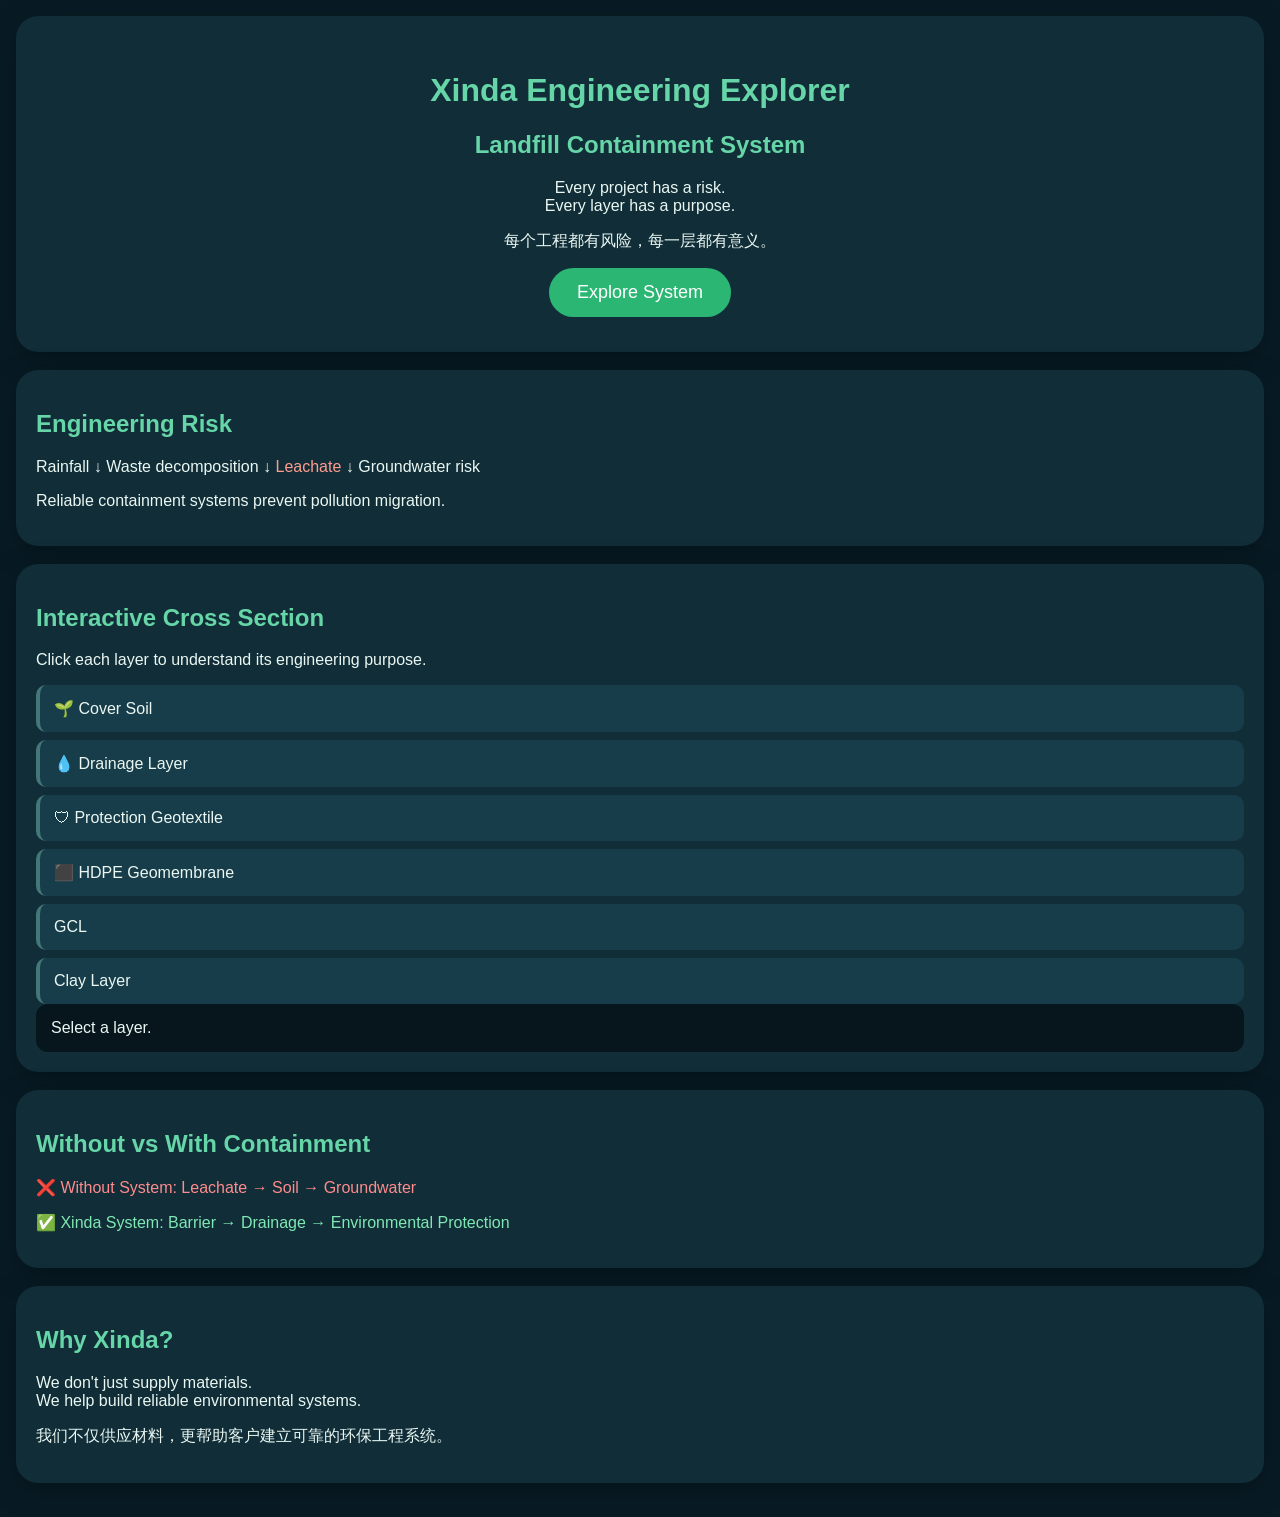
==== commit eba48ae2: "Upgrade Xinda Engineering Explorer to V1.2 interactive cross section" ====
--- a/explorer-v0.1.html
+++ b/explorer-v0.1.html
@@ -1,16 +1,28 @@
 <!doctype html>
 <html lang="en">
 <head>
-<meta charset="utf-8"><meta name="viewport" content="width=device-width,initial-scale=1">
-<title>Xinda Engineering Explorer V1.1</title>
+<meta charset="utf-8">
+<meta name="viewport" content="width=device-width,initial-scale=1">
+<title>Xinda Engineering Explorer V1.2</title>
 <style>
-body{font-family:Arial,sans-serif;background:#071b22;color:#fff;margin:0;padding:0}.box{background:#102d36;margin:14px;border-radius:24px;padding:22px;box-shadow:0 8px 30px #0005}h1{font-size:32px;margin:0;color:#8de0b2}h2{color:#8de0b2}.hero{height:300px;background:linear-gradient(#7cc8ef 0 35%,#5da35b 35% 50%,#5b3b27 50%);border-radius:20px;position:relative;overflow:hidden}.earth{position:absolute;bottom:0;width:100%;height:50%;background:#5b3b27}.water{position:absolute;bottom:18px;left:20px;color:#8dd7ff}.risk{position:absolute;top:150px;left:45%;color:#ff8b8b;animation:risk 2s infinite alternate}@keyframes risk{to{transform:translateY(45px)}}.layer{padding:14px;margin:8px 0;background:#173f49;border-left:5px solid #8de0b2;border-radius:12px;cursor:pointer}.active{background:#276b55}.card{background:#163943;padding:15px;border-radius:15px}.tag{display:inline-block;background:#275e50;padding:5px 10px;border-radius:20px;margin:3px;font-size:13px}</style>
+body{font-family:Arial,sans-serif;background:#081b24;color:#eaf7f2;margin:0;padding:16px}.box{background:#102d38;border-radius:22px;padding:20px;margin-bottom:18px;box-shadow:0 8px 30px #0004}h1,h2,h3{color:#66d6a8}.hero{text-align:center;padding:35px}.btn{background:#2bb673;color:white;border:0;border-radius:30px;padding:14px 28px;font-size:18px}.section{display:flex;flex-direction:column;gap:8px}.layer{padding:14px;background:#183d4a;border-radius:10px;border-left:4px solid #477}.layer:hover,.active{background:#1f8060!important;border-left-color:#9affd1}.detail{background:#07151c;padding:15px;border-radius:12px}.risk{color:#ff9d8d;animation:risk 2s infinite alternate}@keyframes risk{to{transform:translateY(25px)}}.good{color:#80e8b4}.bad{color:#ff8c8c}
+</style>
 </head>
 <body>
-<div class="box"><h1>Xinda Engineering Explorer</h1><h2>Digital Engineering Showcase</h2><p>Every project has a risk.<br>Every layer has a purpose.</p><p>每个工程都有风险，每一层都有意义。</p></div>
-<div class="box"><h2>Landfill Containment System</h2><div class="hero"><div class="earth"></div><div class="risk">Leachate ↓</div><div class="water">Groundwater</div></div><p>A modern landfill is not only a waste storage area. It is an engineered environmental protection system.</p></div>
-<div class="box"><h2>Explore The System</h2><div class="layer" onclick="show(this,'Cover Soil','Controls surface water infiltration.')">🌱 Cover Soil</div><div class="layer" onclick="show(this,'Drainage Layer','Collects and safely removes leachate.')">💧 Drainage Layer</div><div class="layer" onclick="show(this,'Protection Geotextile','Protects the geomembrane from damage.')">🛡 Protection Geotextile</div><div class="layer" onclick="show(this,'HDPE Geomembrane','The primary barrier against liquid migration. Low permeability and chemical resistance.')">⬛ HDPE Geomembrane</div><div class="layer" onclick="show(this,'GCL','Bentonite mineral barrier for additional containment.')">GCL</div><div class="layer" onclick="show(this,'Compacted Clay','Natural low permeability foundation barrier.')">Clay Layer</div><div id="detail" class="card">Select a layer to explore.</div></div>
-<div class="box"><h2>Engineering Principles</h2><span class="tag">Barrier</span><span class="tag">Protection</span><span class="tag">Drainage</span><span class="tag">Containment</span><p>A reliable environmental system is built layer by layer.</p></div>
+<div class="box hero"><h1>Xinda Engineering Explorer</h1><h2>Landfill Containment System</h2><p>Every project has a risk.<br>Every layer has a purpose.</p><p>每个工程都有风险，每一层都有意义。</p><button class="btn">Explore System</button></div>
+<div class="box"><h2>Engineering Risk</h2><p>Rainfall ↓ Waste decomposition ↓ <span class="risk">Leachate</span> ↓ Groundwater risk</p><p>Reliable containment systems prevent pollution migration.</p></div>
+<div class="box"><h2>Interactive Cross Section</h2><p>Click each layer to understand its engineering purpose.</p>
+<div class="section">
+<div class="layer" onclick="show(this,'Cover Soil','Reduces rainfall infiltration and protects the surface layer.')">🌱 Cover Soil</div>
+<div class="layer" onclick="show(this,'Drainage Layer','Collects and removes leachate safely.')">💧 Drainage Layer</div>
+<div class="layer" onclick="show(this,'Protection Geotextile','Protects the geomembrane from puncture and construction damage.')">🛡 Protection Geotextile</div>
+<div class="layer" onclick="show(this,'HDPE Geomembrane','Primary barrier against liquid migration. Low permeability and chemical resistance.')">⬛ HDPE Geomembrane</div>
+<div class="layer" onclick="show(this,'GCL','Bentonite mineral barrier providing additional containment.')">GCL</div>
+<div class="layer" onclick="show(this,'Compacted Clay','Natural low permeability barrier.')">Clay Layer</div>
+</div>
+<div id="detail" class="detail">Select a layer.</div></div>
+<div class="box"><h2>Without vs With Containment</h2><p class="bad">❌ Without System: Leachate → Soil → Groundwater</p><p class="good">✅ Xinda System: Barrier → Drainage → Environmental Protection</p></div>
 <div class="box"><h2>Why Xinda?</h2><p>We don't just supply materials.<br>We help build reliable environmental systems.</p><p>我们不仅供应材料，更帮助客户建立可靠的环保工程系统。</p></div>
 <script>function show(e,t,c){document.querySelectorAll('.layer').forEach(x=>x.classList.remove('active'));e.classList.add('active');document.getElementById('detail').innerHTML='<h3>'+t+'</h3><p>'+c+'</p>'}</script>
-</body></html>+</body>
+</html>
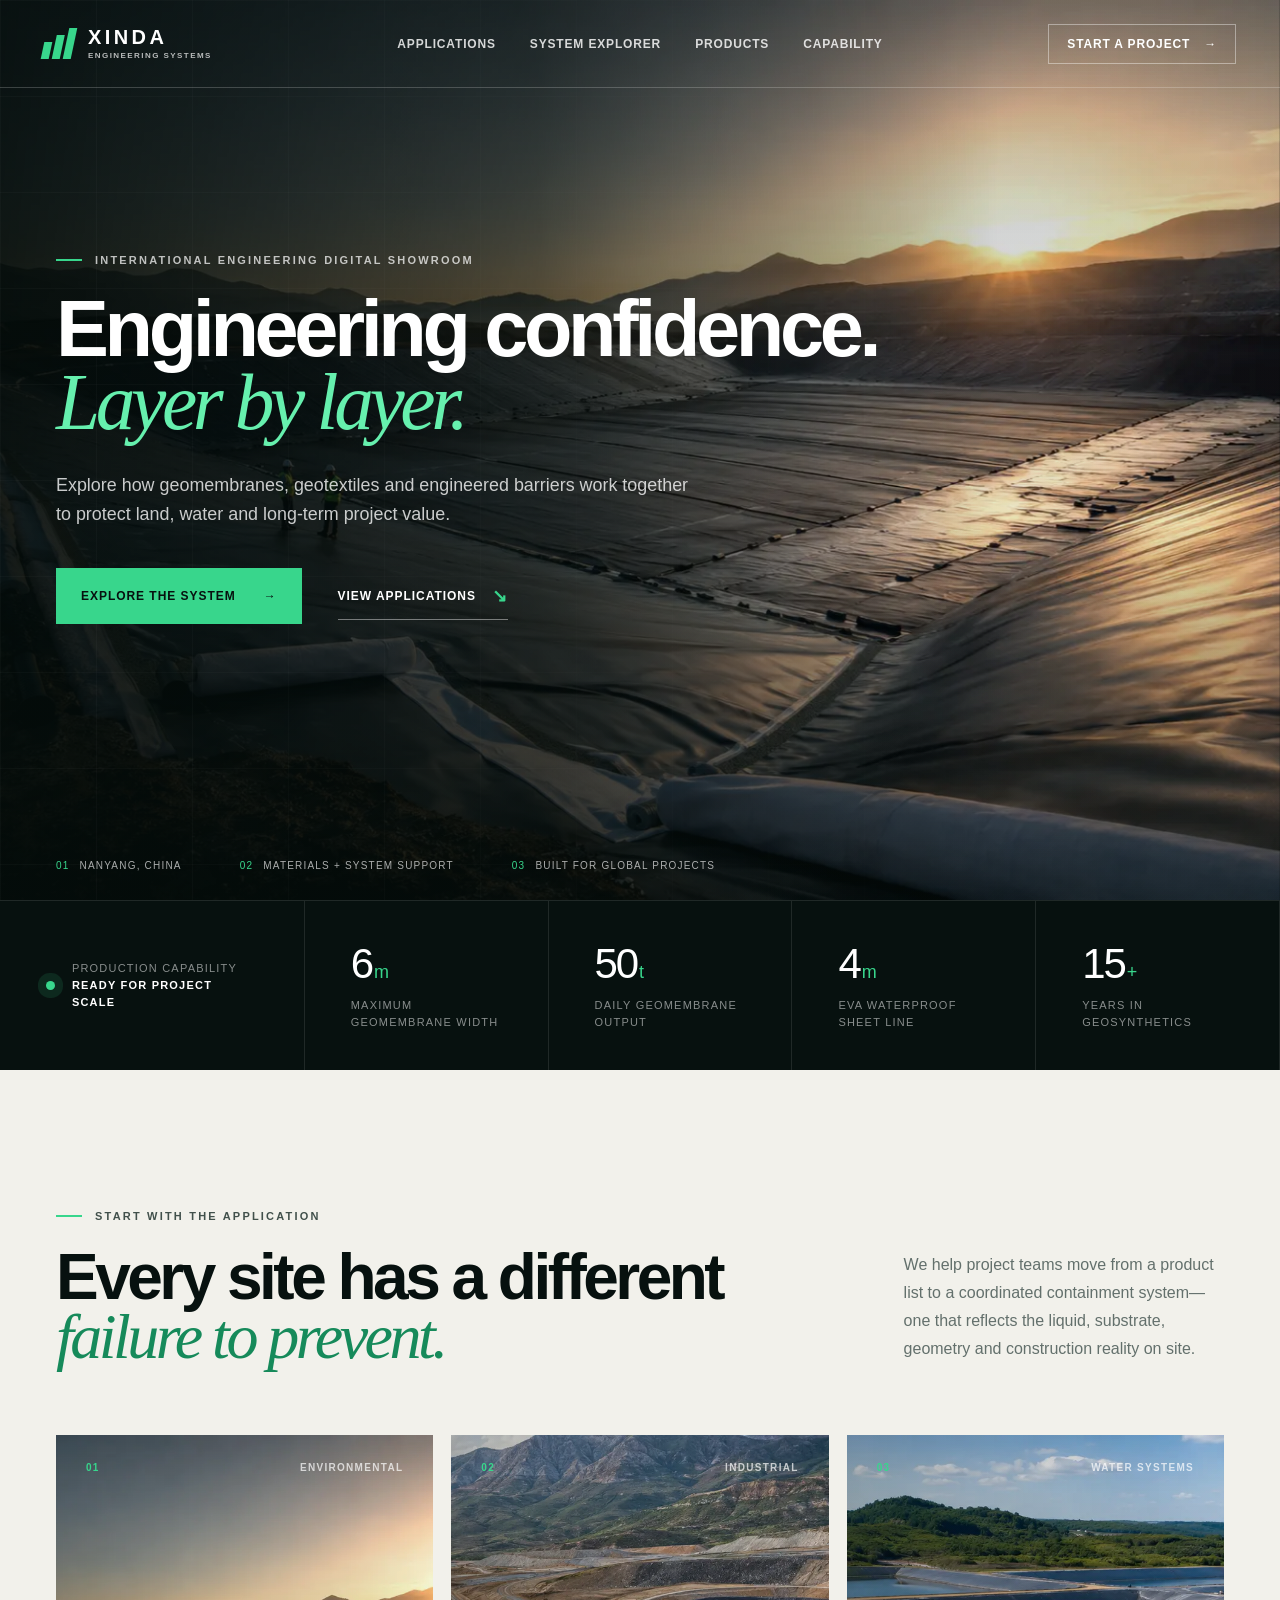
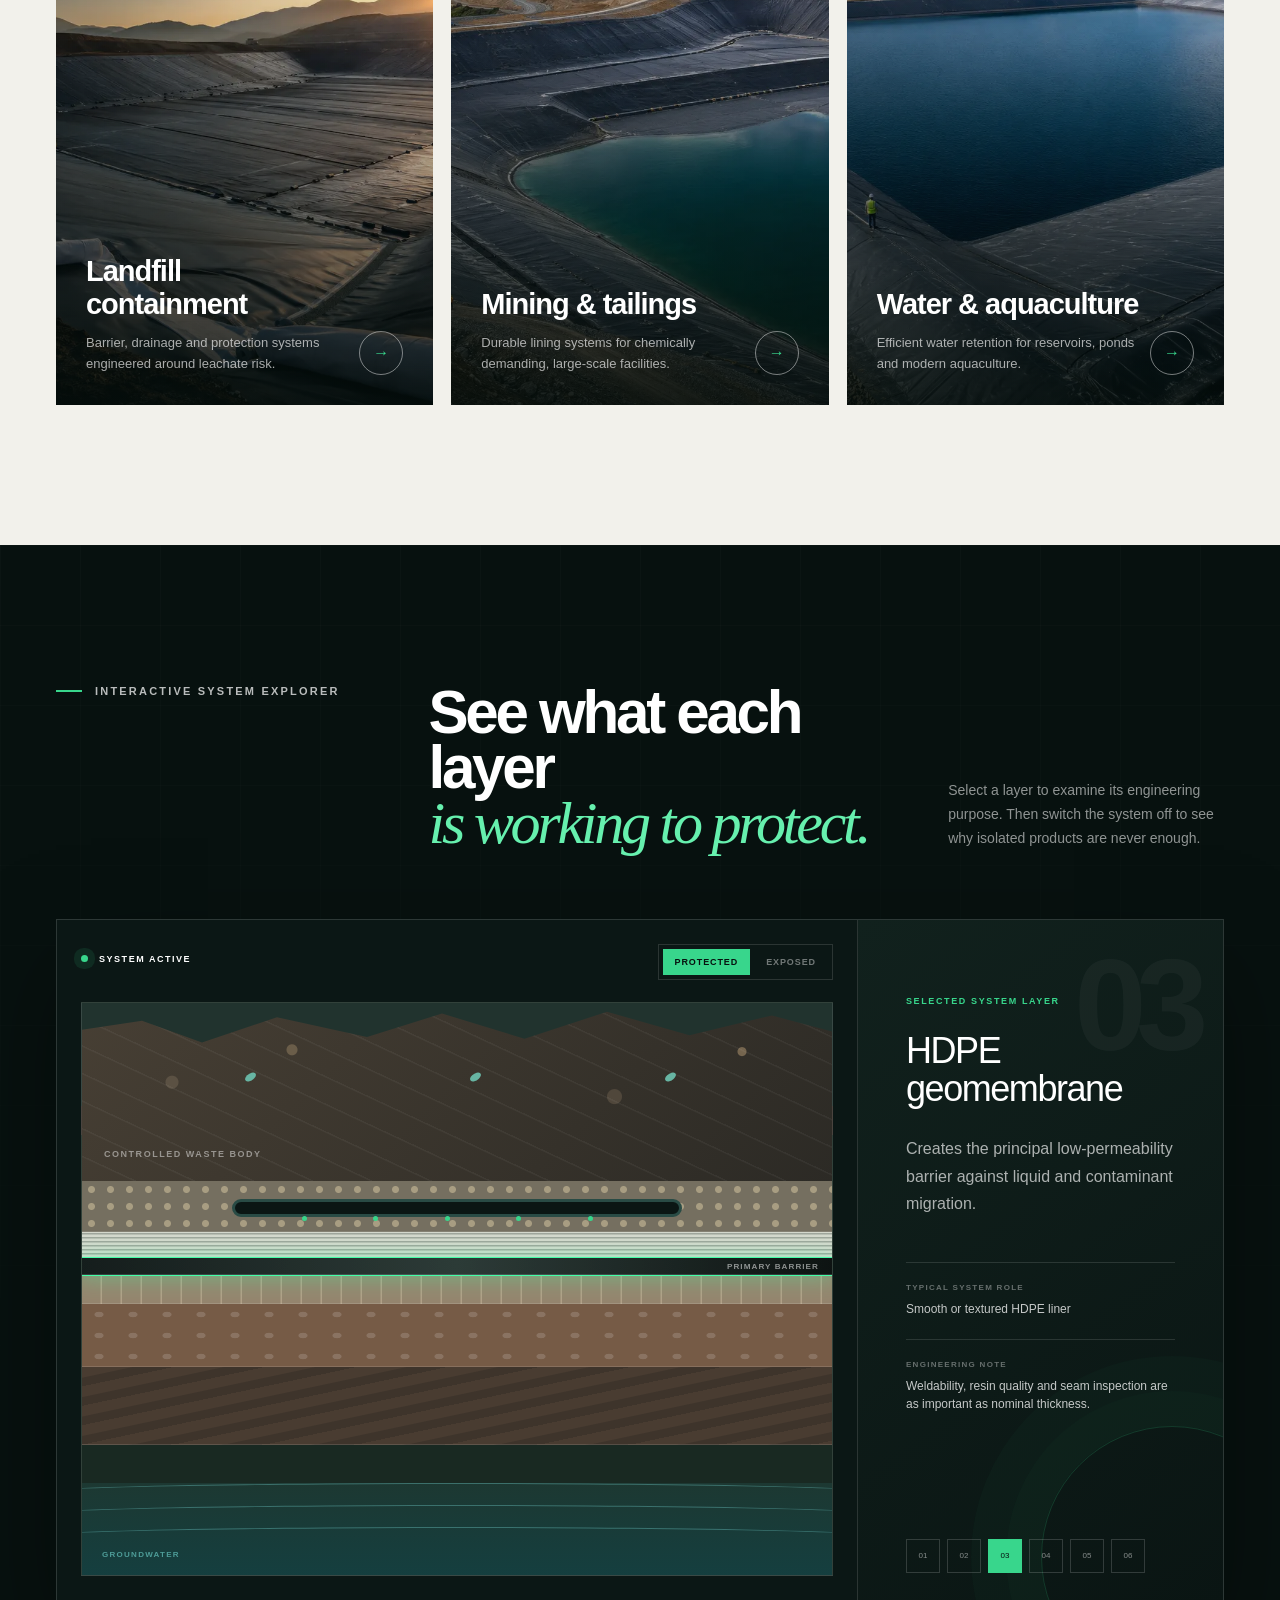
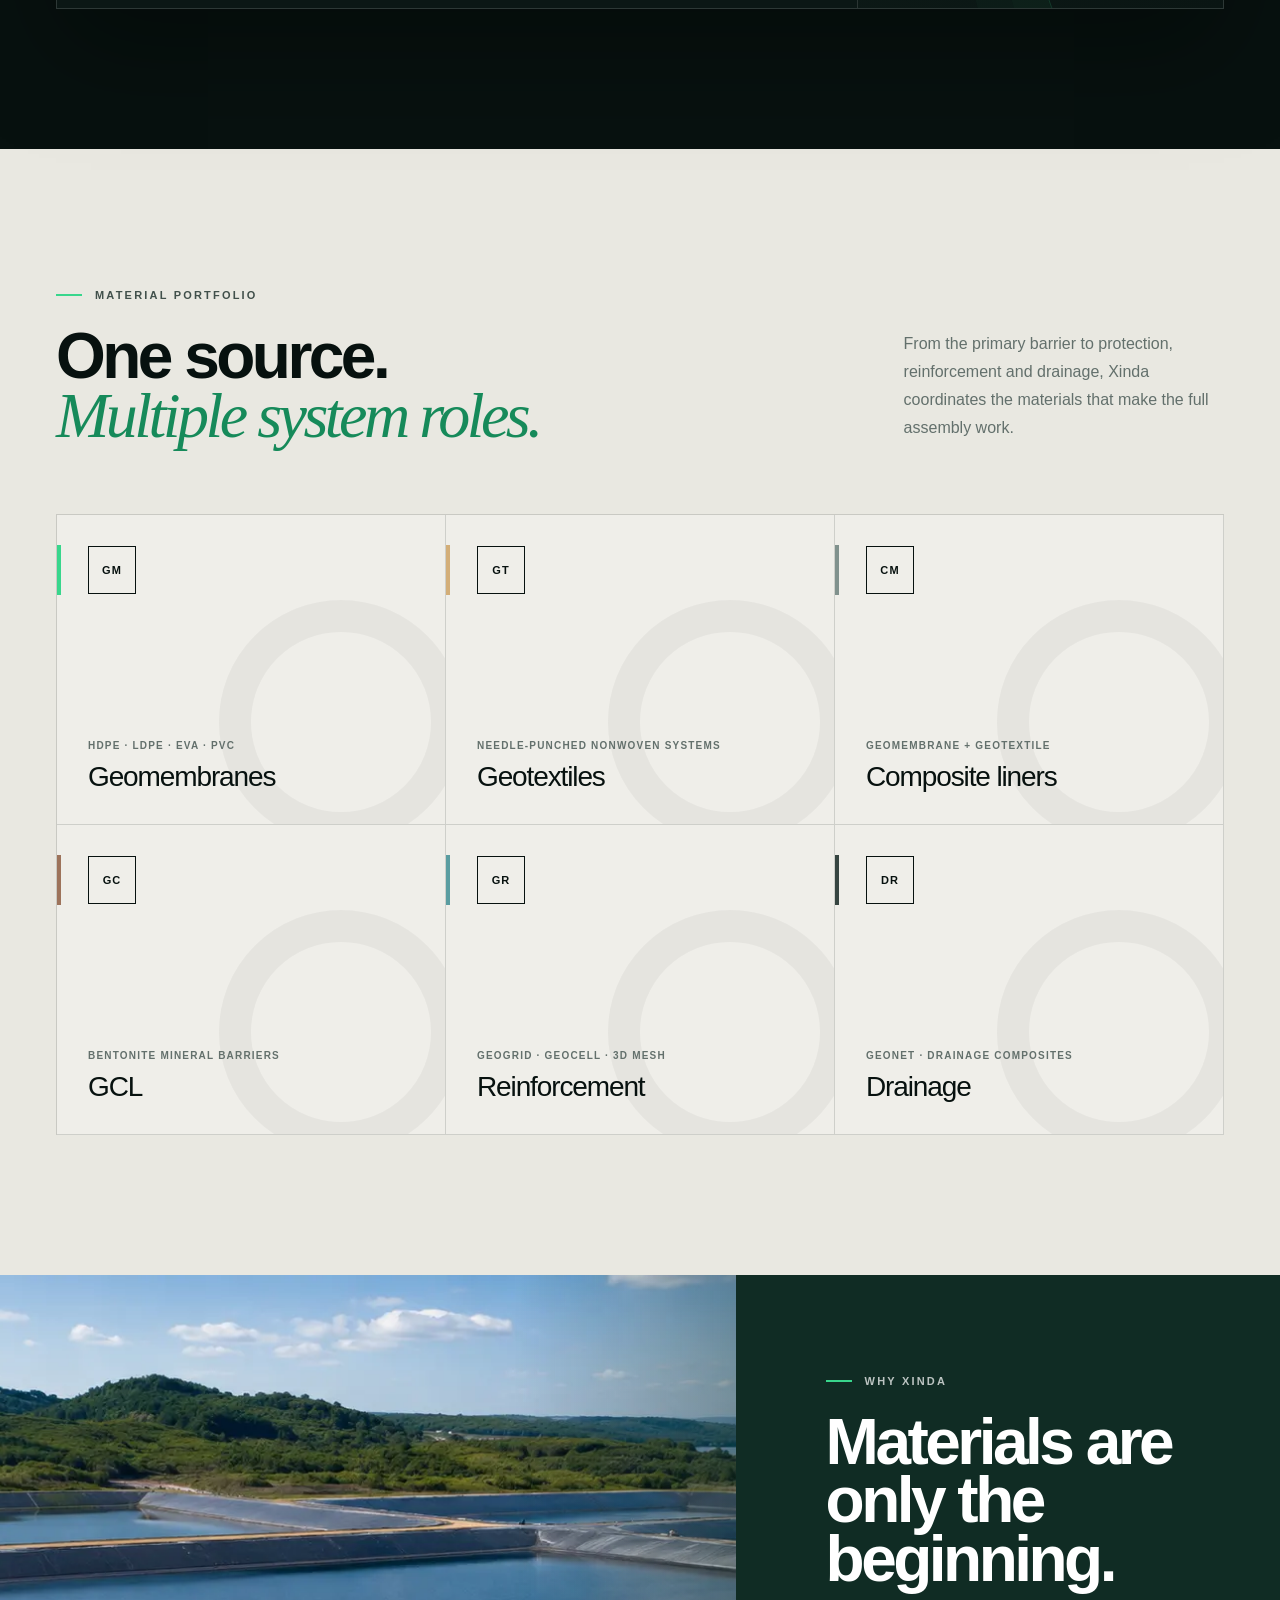
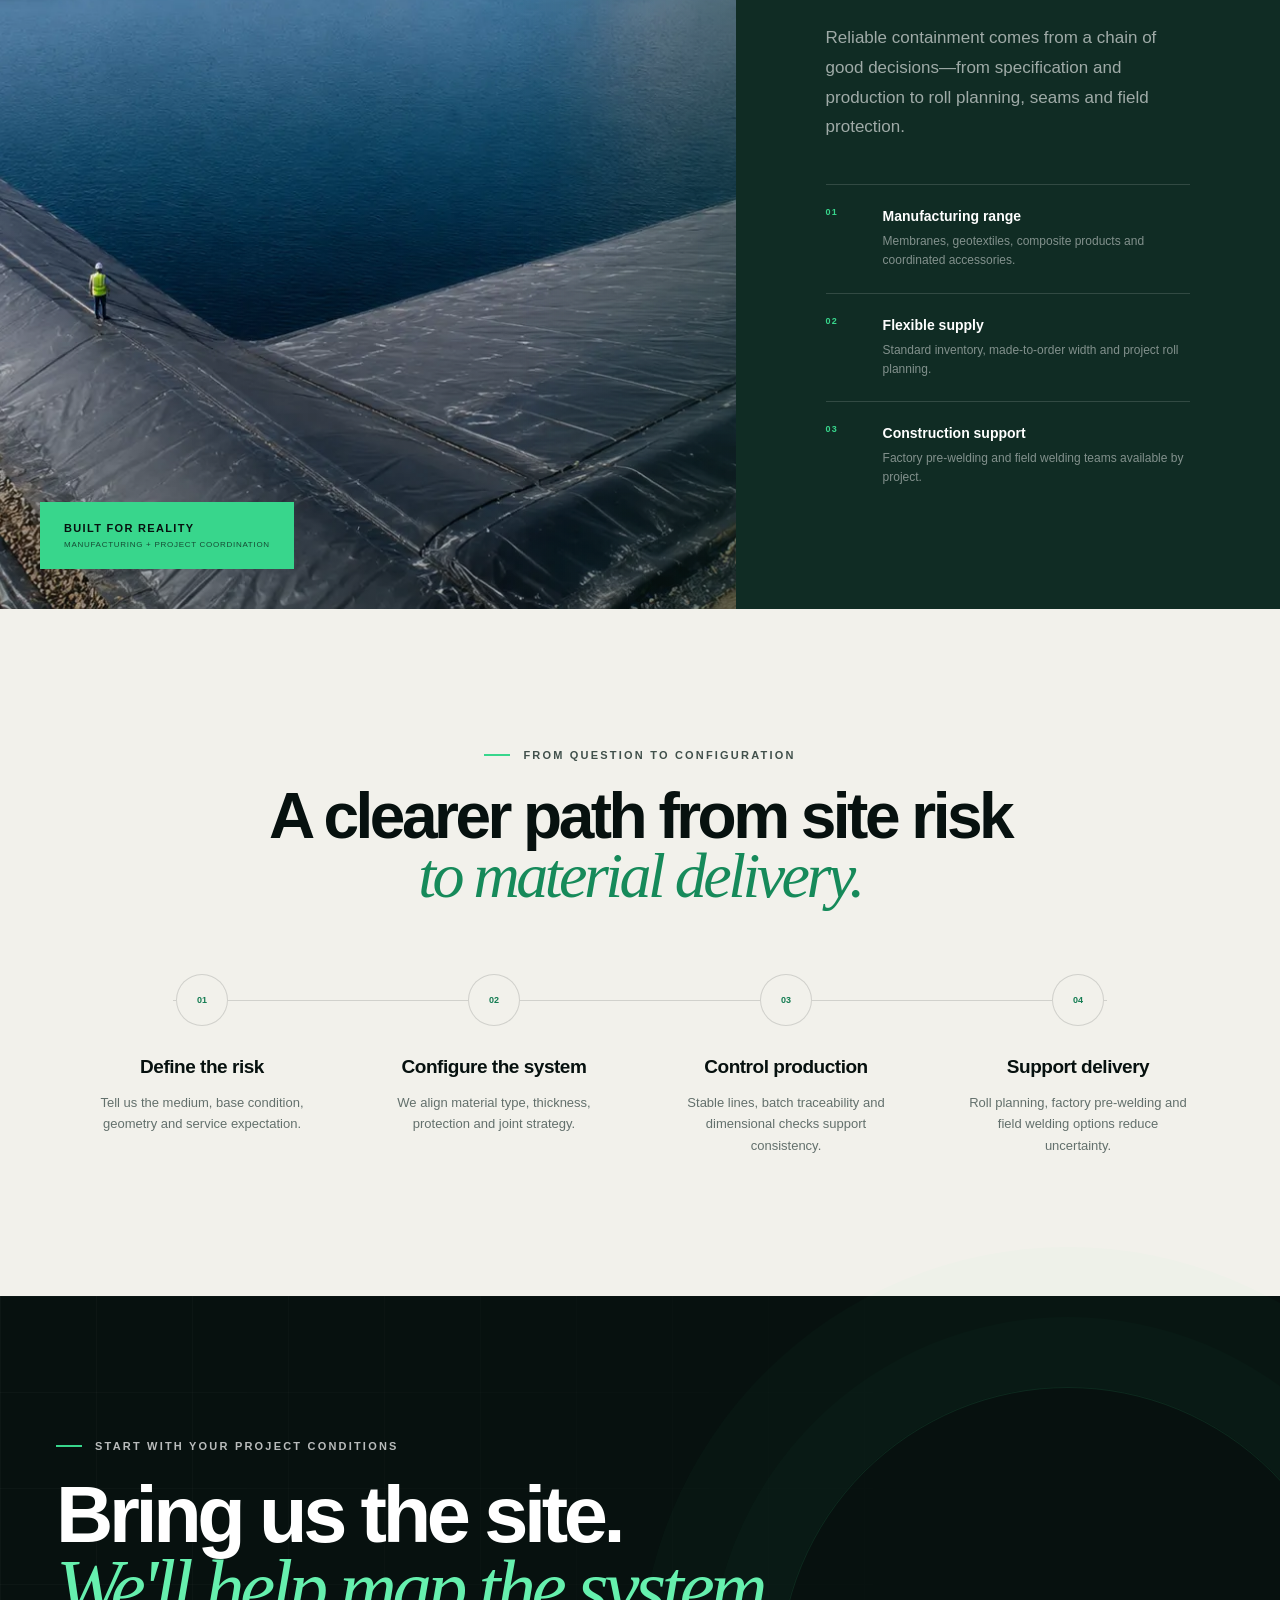
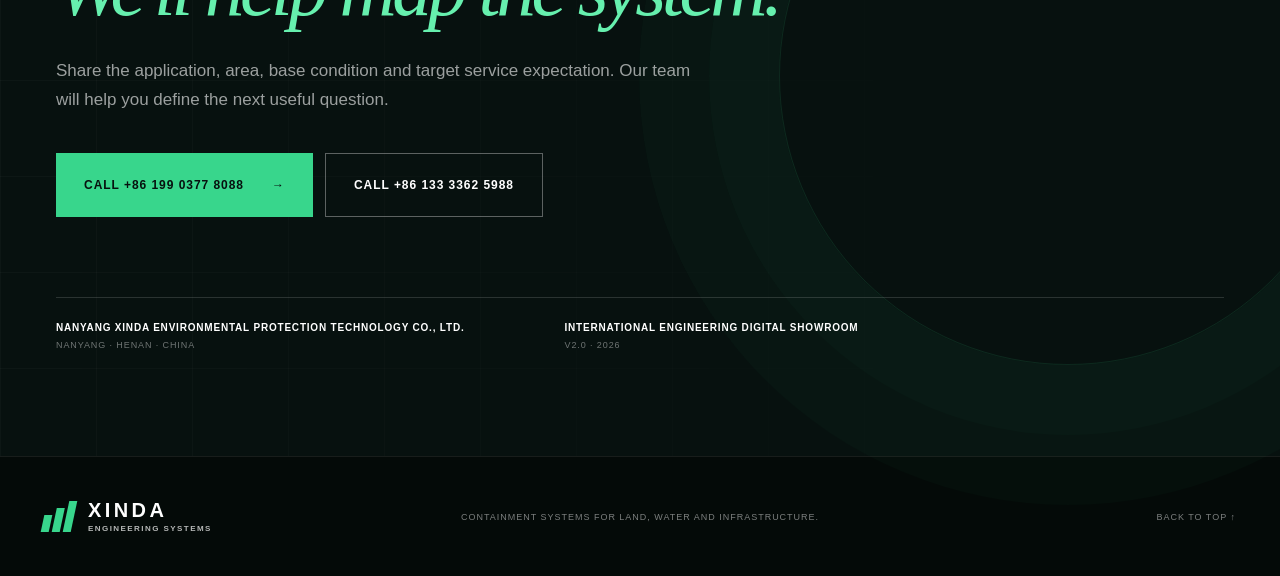
==== commit 6049935d: "Build Xinda Engineering Explorer V2.0 showroom" ====
--- a/explorer-v0.1.html
+++ b/explorer-v0.1.html
@@ -1,28 +1,185 @@
 <!doctype html>
 <html lang="en">
 <head>
-<meta charset="utf-8">
-<meta name="viewport" content="width=device-width,initial-scale=1">
-<title>Xinda Engineering Explorer V1.2</title>
-<style>
-body{font-family:Arial,sans-serif;background:#081b24;color:#eaf7f2;margin:0;padding:16px}.box{background:#102d38;border-radius:22px;padding:20px;margin-bottom:18px;box-shadow:0 8px 30px #0004}h1,h2,h3{color:#66d6a8}.hero{text-align:center;padding:35px}.btn{background:#2bb673;color:white;border:0;border-radius:30px;padding:14px 28px;font-size:18px}.section{display:flex;flex-direction:column;gap:8px}.layer{padding:14px;background:#183d4a;border-radius:10px;border-left:4px solid #477}.layer:hover,.active{background:#1f8060!important;border-left-color:#9affd1}.detail{background:#07151c;padding:15px;border-radius:12px}.risk{color:#ff9d8d;animation:risk 2s infinite alternate}@keyframes risk{to{transform:translateY(25px)}}.good{color:#80e8b4}.bad{color:#ff8c8c}
-</style>
+  <meta charset="utf-8">
+  <meta name="viewport" content="width=device-width, initial-scale=1">
+  <meta name="description" content="Explore Xinda geomembrane, geotextile, GCL, reinforcement and drainage systems for landfill, mining, water and infrastructure projects.">
+  <meta name="theme-color" content="#07110f">
+  <title>Xinda Engineering Explorer V2.0 | Geosynthetic Systems</title>
+  <link rel="stylesheet" href="explorer-v2.css">
 </head>
 <body>
-<div class="box hero"><h1>Xinda Engineering Explorer</h1><h2>Landfill Containment System</h2><p>Every project has a risk.<br>Every layer has a purpose.</p><p>每个工程都有风险，每一层都有意义。</p><button class="btn">Explore System</button></div>
-<div class="box"><h2>Engineering Risk</h2><p>Rainfall ↓ Waste decomposition ↓ <span class="risk">Leachate</span> ↓ Groundwater risk</p><p>Reliable containment systems prevent pollution migration.</p></div>
-<div class="box"><h2>Interactive Cross Section</h2><p>Click each layer to understand its engineering purpose.</p>
-<div class="section">
-<div class="layer" onclick="show(this,'Cover Soil','Reduces rainfall infiltration and protects the surface layer.')">🌱 Cover Soil</div>
-<div class="layer" onclick="show(this,'Drainage Layer','Collects and removes leachate safely.')">💧 Drainage Layer</div>
-<div class="layer" onclick="show(this,'Protection Geotextile','Protects the geomembrane from puncture and construction damage.')">🛡 Protection Geotextile</div>
-<div class="layer" onclick="show(this,'HDPE Geomembrane','Primary barrier against liquid migration. Low permeability and chemical resistance.')">⬛ HDPE Geomembrane</div>
-<div class="layer" onclick="show(this,'GCL','Bentonite mineral barrier providing additional containment.')">GCL</div>
-<div class="layer" onclick="show(this,'Compacted Clay','Natural low permeability barrier.')">Clay Layer</div>
-</div>
-<div id="detail" class="detail">Select a layer.</div></div>
-<div class="box"><h2>Without vs With Containment</h2><p class="bad">❌ Without System: Leachate → Soil → Groundwater</p><p class="good">✅ Xinda System: Barrier → Drainage → Environmental Protection</p></div>
-<div class="box"><h2>Why Xinda?</h2><p>We don't just supply materials.<br>We help build reliable environmental systems.</p><p>我们不仅供应材料，更帮助客户建立可靠的环保工程系统。</p></div>
-<script>function show(e,t,c){document.querySelectorAll('.layer').forEach(x=>x.classList.remove('active'));e.classList.add('active');document.getElementById('detail').innerHTML='<h3>'+t+'</h3><p>'+c+'</p>'}</script>
+<main>
+  <header class="site-header">
+    <a class="brand" href="#top" aria-label="Xinda Engineering Explorer home">
+      <span class="brand-mark" aria-hidden="true"><i></i><i></i><i></i></span>
+      <span class="brand-copy"><strong>XINDA</strong><small>ENGINEERING SYSTEMS</small></span>
+    </a>
+    <button class="menu-toggle" type="button" aria-label="Toggle navigation" aria-expanded="false"><span></span><span></span></button>
+    <nav aria-label="Primary navigation">
+      <a href="#applications">Applications</a>
+      <a href="#explorer">System explorer</a>
+      <a href="#products">Products</a>
+      <a href="#capability">Capability</a>
+    </nav>
+    <a class="header-cta" href="#contact">Start a project <span aria-hidden="true">→</span></a>
+  </header>
+
+  <section class="hero" id="top" aria-labelledby="hero-title">
+    <img class="hero-image" src="assets/explorer-v2/hero-landfill.webp" alt="Engineered HDPE geomembrane containment project at sunrise">
+    <div class="hero-shade"></div><div class="hero-grid" aria-hidden="true"></div>
+    <div class="hero-content wrap">
+      <p class="eyebrow light"><span></span> International engineering digital showroom</p>
+      <h1 id="hero-title">Engineering confidence.<br><em>Layer by layer.</em></h1>
+      <p class="hero-lead">Explore how geomembranes, geotextiles and engineered barriers work together to protect land, water and long-term project value.</p>
+      <div class="hero-actions">
+        <a class="button primary" href="#explorer">Explore the system <span aria-hidden="true">→</span></a>
+        <a class="text-link light" href="#applications">View applications <span>↘</span></a>
+      </div>
+    </div>
+    <div class="hero-meta wrap">
+      <p><span>01</span> Nanyang, China</p><p><span>02</span> Materials + system support</p><p><span>03</span> Built for global projects</p>
+    </div>
+  </section>
+
+  <section class="proof-strip" aria-label="Production capability highlights">
+    <div class="proof-intro"><span class="pulse"></span><p>Production capability<br><strong>ready for project scale</strong></p></div>
+    <div class="proof-stat"><strong>6<span>m</span></strong><p>Maximum geomembrane width</p></div>
+    <div class="proof-stat"><strong>50<span>t</span></strong><p>Daily geomembrane output</p></div>
+    <div class="proof-stat"><strong>4<span>m</span></strong><p>EVA waterproof sheet line</p></div>
+    <div class="proof-stat"><strong>15<span>+</span></strong><p>Years in geosynthetics</p></div>
+  </section>
+
+  <section class="section applications-section" id="applications">
+    <div class="wrap">
+      <div class="section-heading split-heading">
+        <div><p class="eyebrow"><span></span> Start with the application</p><h2>Every site has a different<br><em>failure to prevent.</em></h2></div>
+        <p>We help project teams move from a product list to a coordinated containment system—one that reflects the liquid, substrate, geometry and construction reality on site.</p>
+      </div>
+      <div class="application-grid">
+        <article class="application-card">
+          <img src="assets/explorer-v2/hero-landfill.webp" alt="Landfill containment"><div class="card-wash"></div>
+          <div class="card-top"><span>01</span><small>Environmental</small></div>
+          <div class="card-bottom"><h3>Landfill containment</h3><p>Barrier, drainage and protection systems engineered around leachate risk.</p><span class="round-arrow" aria-hidden="true">→</span></div>
+        </article>
+        <article class="application-card">
+          <img src="assets/explorer-v2/tailings-containment.webp" alt="Mining and tailings containment"><div class="card-wash"></div>
+          <div class="card-top"><span>02</span><small>Industrial</small></div>
+          <div class="card-bottom"><h3>Mining &amp; tailings</h3><p>Durable lining systems for chemically demanding, large-scale facilities.</p><span class="round-arrow" aria-hidden="true">→</span></div>
+        </article>
+        <article class="application-card">
+          <img src="assets/explorer-v2/water-containment.webp" alt="Water and aquaculture containment"><div class="card-wash"></div>
+          <div class="card-top"><span>03</span><small>Water systems</small></div>
+          <div class="card-bottom"><h3>Water &amp; aquaculture</h3><p>Efficient water retention for reservoirs, ponds and modern aquaculture.</p><span class="round-arrow" aria-hidden="true">→</span></div>
+        </article>
+      </div>
+    </div>
+  </section>
+
+  <section class="section explorer-section" id="explorer">
+    <div class="wrap explorer-wrap">
+      <div class="section-heading explorer-heading">
+        <p class="eyebrow light"><span></span> Interactive system explorer</p>
+        <h2>See what each layer<br><em>is working to protect.</em></h2>
+        <p>Select a layer to examine its engineering purpose. Then switch the system off to see why isolated products are never enough.</p>
+      </div>
+      <div class="system-stage">
+        <div class="cross-section is-protected">
+          <div class="stage-toolbar">
+            <div><span class="status-dot"></span><strong class="system-status">SYSTEM ACTIVE</strong></div>
+            <button type="button" class="mode-switch" aria-label="Toggle containment system comparison">
+              <span class="active">Protected</span><span>Exposed</span>
+            </button>
+          </div>
+          <div class="section-scene" aria-label="Interactive landfill containment cross section">
+            <div class="waste-mass"><span>CONTROLLED WASTE BODY</span><i class="drop d1"></i><i class="drop d2"></i><i class="drop d3"></i></div>
+            <div class="collection-pipe" aria-hidden="true"><i></i><i></i><i></i><i></i><i></i></div>
+            <div class="layer-stack">
+              <button type="button" class="visual-layer layer-drainage" data-layer="drainage"><span>Drainage</span></button>
+              <button type="button" class="visual-layer layer-protection" data-layer="protection"><span>Protection</span></button>
+              <button type="button" class="visual-layer layer-membrane active" data-layer="membrane"><span>Primary barrier</span></button>
+              <button type="button" class="visual-layer layer-gcl" data-layer="gcl"><span>Mineral barrier</span></button>
+              <button type="button" class="visual-layer layer-clay" data-layer="clay"><span>Secondary barrier</span></button>
+              <button type="button" class="visual-layer layer-subgrade" data-layer="subgrade"><span>Foundation</span></button>
+            </div>
+            <div class="groundwater"><span>GROUNDWATER</span><i></i><i></i><i></i></div>
+            <div class="pollution-plume" aria-hidden="true"><i></i><i></i><i></i><i></i><i></i></div>
+          </div>
+        </div>
+        <aside class="layer-inspector" aria-live="polite">
+          <div class="inspector-index">03</div><p class="inspector-kicker">Selected system layer</p>
+          <h3>HDPE geomembrane</h3>
+          <p class="inspector-purpose">Creates the principal low-permeability barrier against liquid and contaminant migration.</p>
+          <dl>
+            <div><dt>Typical system role</dt><dd class="inspector-spec">Smooth or textured HDPE liner</dd></div>
+            <div><dt>Engineering note</dt><dd class="inspector-note">Weldability, resin quality and seam inspection are as important as nominal thickness.</dd></div>
+          </dl>
+          <div class="layer-nav" aria-label="Select a system layer">
+            <button type="button" data-layer="drainage">01</button><button type="button" data-layer="protection">02</button><button type="button" class="active" data-layer="membrane">03</button><button type="button" data-layer="gcl">04</button><button type="button" data-layer="clay">05</button><button type="button" data-layer="subgrade">06</button>
+          </div>
+        </aside>
+      </div>
+    </div>
+  </section>
+
+  <section class="section product-section" id="products">
+    <div class="wrap">
+      <div class="section-heading split-heading product-heading">
+        <div><p class="eyebrow"><span></span> Material portfolio</p><h2>One source.<br><em>Multiple system roles.</em></h2></div>
+        <p>From the primary barrier to protection, reinforcement and drainage, Xinda coordinates the materials that make the full assembly work.</p>
+      </div>
+      <div class="product-grid">
+        <article class="product-card tone-emerald"><div class="product-code">GM</div><div><p>HDPE · LDPE · EVA · PVC</p><h3>Geomembranes</h3></div><span class="product-line"></span></article>
+        <article class="product-card tone-sand"><div class="product-code">GT</div><div><p>Needle-punched nonwoven systems</p><h3>Geotextiles</h3></div><span class="product-line"></span></article>
+        <article class="product-card tone-slate"><div class="product-code">CM</div><div><p>Geomembrane + geotextile</p><h3>Composite liners</h3></div><span class="product-line"></span></article>
+        <article class="product-card tone-clay"><div class="product-code">GC</div><div><p>Bentonite mineral barriers</p><h3>GCL</h3></div><span class="product-line"></span></article>
+        <article class="product-card tone-blue"><div class="product-code">GR</div><div><p>Geogrid · geocell · 3D mesh</p><h3>Reinforcement</h3></div><span class="product-line"></span></article>
+        <article class="product-card tone-graphite"><div class="product-code">DR</div><div><p>Geonet · drainage composites</p><h3>Drainage</h3></div><span class="product-line"></span></article>
+      </div>
+    </div>
+  </section>
+
+  <section class="capability-section" id="capability">
+    <div class="capability-image"><img src="assets/explorer-v2/water-containment.webp" alt="Large geomembrane-lined water containment project"><div class="image-label"><span>Built for reality</span><small>Manufacturing + project coordination</small></div></div>
+    <div class="capability-copy">
+      <p class="eyebrow light"><span></span> Why Xinda</p><h2>Materials are only the beginning.</h2>
+      <p class="capability-lead">Reliable containment comes from a chain of good decisions—from specification and production to roll planning, seams and field protection.</p>
+      <ul>
+        <li><span>01</span><div><strong>Manufacturing range</strong><p>Membranes, geotextiles, composite products and coordinated accessories.</p></div></li>
+        <li><span>02</span><div><strong>Flexible supply</strong><p>Standard inventory, made-to-order width and project roll planning.</p></div></li>
+        <li><span>03</span><div><strong>Construction support</strong><p>Factory pre-welding and field welding teams available by project.</p></div></li>
+      </ul>
+    </div>
+  </section>
+
+  <section class="section process-section">
+    <div class="wrap">
+      <div class="section-heading centered-heading"><p class="eyebrow"><span></span> From question to configuration</p><h2>A clearer path from site risk<br><em>to material delivery.</em></h2></div>
+      <div class="process-grid">
+        <article><span>01</span><h3>Define the risk</h3><p>Tell us the medium, base condition, geometry and service expectation.</p></article>
+        <article><span>02</span><h3>Configure the system</h3><p>We align material type, thickness, protection and joint strategy.</p></article>
+        <article><span>03</span><h3>Control production</h3><p>Stable lines, batch traceability and dimensional checks support consistency.</p></article>
+        <article><span>04</span><h3>Support delivery</h3><p>Roll planning, factory pre-welding and field welding options reduce uncertainty.</p></article>
+      </div>
+    </div>
+  </section>
+
+  <section class="contact-section" id="contact">
+    <div class="contact-grid" aria-hidden="true"></div>
+    <div class="wrap contact-inner">
+      <p class="eyebrow light"><span></span> Start with your project conditions</p>
+      <h2>Bring us the site.<br><em>We&apos;ll help map the system.</em></h2>
+      <p>Share the application, area, base condition and target service expectation. Our team will help you define the next useful question.</p>
+      <div class="contact-actions"><a class="button primary large" href="tel:+8619903778088">Call +86 199 0377 8088 <span>→</span></a><a class="button outline large" href="tel:+8613333625988">Call +86 133 3362 5988</a></div>
+      <div class="contact-foot"><div><strong>Nanyang Xinda Environmental Protection Technology Co., Ltd.</strong><span>Nanyang · Henan · China</span></div><div><strong>International Engineering Digital Showroom</strong><span>V2.0 · 2026</span></div></div>
+    </div>
+  </section>
+
+  <footer>
+    <a class="brand footer-brand" href="#top" aria-label="Back to top"><span class="brand-mark" aria-hidden="true"><i></i><i></i><i></i></span><span class="brand-copy"><strong>XINDA</strong><small>ENGINEERING SYSTEMS</small></span></a>
+    <p>Containment systems for land, water and infrastructure.</p><a href="#top">Back to top ↑</a>
+  </footer>
+</main>
+<script src="explorer-v2.js"></script>
 </body>
-</html>+</html>
--- a/explorer-v2.css
+++ b/explorer-v2.css
@@ -0,0 +1,1647 @@
+
+:root {
+  --ink: #07110f;
+  --ink-2: #0c1a17;
+  --forest: #102c24;
+  --green: #38d68c;
+  --green-bright: #66f0ae;
+  --paper: #f2f1eb;
+  --paper-2: #e9e8e1;
+  --sand: #d3ae78;
+  --line: rgba(7, 17, 15, 0.14);
+  --muted: #63706c;
+  --white: #fff;
+  --danger: #ee6b56;
+  --wrap: min(1400px, calc(100vw - 112px));
+}
+
+* {
+  box-sizing: border-box;
+}
+
+html {
+  scroll-behavior: smooth;
+  background: var(--ink);
+}
+
+body {
+  margin: 0;
+  background: var(--paper);
+  color: var(--ink);
+  font-family: "Helvetica Neue", "Segoe UI", Arial, sans-serif;
+  text-rendering: optimizeLegibility;
+}
+
+body,
+button,
+a {
+  -webkit-font-smoothing: antialiased;
+}
+
+button,
+a {
+  font: inherit;
+}
+
+a {
+  color: inherit;
+  text-decoration: none;
+}
+
+button {
+  color: inherit;
+}
+
+img {
+  display: block;
+  max-width: 100%;
+}
+
+main {
+  min-width: 320px;
+  overflow: hidden;
+}
+
+.wrap {
+  width: var(--wrap);
+  margin: 0 auto;
+}
+
+.site-header {
+  position: fixed;
+  z-index: 100;
+  top: 0;
+  left: 0;
+  width: 100%;
+  height: 88px;
+  padding: 0 44px;
+  display: grid;
+  grid-template-columns: 1fr auto 1fr;
+  align-items: center;
+  color: #fff;
+  border-bottom: 1px solid rgba(255, 255, 255, 0.2);
+  transition: background 250ms ease, height 250ms ease, border-color 250ms ease;
+}
+
+.site-header.is-scrolled {
+  height: 74px;
+  background: rgba(7, 17, 15, 0.94);
+  border-color: rgba(255, 255, 255, 0.09);
+  backdrop-filter: blur(20px);
+}
+
+.brand {
+  display: inline-flex;
+  align-items: center;
+  gap: 13px;
+  justify-self: start;
+  width: max-content;
+}
+
+.brand-mark {
+  width: 31px;
+  height: 31px;
+  display: flex;
+  align-items: flex-end;
+  gap: 3px;
+  transform: skew(-12deg);
+}
+
+.brand-mark i {
+  display: block;
+  width: 8px;
+  background: var(--green);
+}
+
+.brand-mark i:nth-child(1) { height: 17px; }
+.brand-mark i:nth-child(2) { height: 24px; }
+.brand-mark i:nth-child(3) { height: 31px; }
+
+.brand-copy {
+  display: flex;
+  flex-direction: column;
+  line-height: 1;
+}
+
+.brand-copy strong {
+  font-size: 20px;
+  letter-spacing: 0.17em;
+}
+
+.brand-copy small {
+  margin-top: 5px;
+  font-size: 8px;
+  font-weight: 700;
+  letter-spacing: 0.18em;
+  opacity: 0.7;
+}
+
+.site-header nav {
+  display: flex;
+  align-items: center;
+  gap: 34px;
+}
+
+.site-header nav a {
+  position: relative;
+  font-size: 12px;
+  font-weight: 650;
+  letter-spacing: 0.07em;
+  text-transform: uppercase;
+  opacity: 0.82;
+  transition: opacity 180ms ease;
+}
+
+.site-header nav a::after {
+  content: "";
+  position: absolute;
+  left: 0;
+  bottom: -8px;
+  width: 0;
+  height: 1px;
+  background: var(--green);
+  transition: width 180ms ease;
+}
+
+.site-header nav a:hover,
+.site-header nav a:focus-visible {
+  opacity: 1;
+}
+
+.site-header nav a:hover::after,
+.site-header nav a:focus-visible::after {
+  width: 100%;
+}
+
+.header-cta {
+  justify-self: end;
+  display: flex;
+  align-items: center;
+  gap: 14px;
+  padding: 12px 18px;
+  border: 1px solid rgba(255, 255, 255, 0.4);
+  font-size: 12px;
+  font-weight: 700;
+  letter-spacing: 0.07em;
+  text-transform: uppercase;
+  transition: color 180ms ease, background 180ms ease, border-color 180ms ease;
+}
+
+.header-cta:hover {
+  color: var(--ink);
+  background: var(--green);
+  border-color: var(--green);
+}
+
+.header-cta svg,
+.button svg,
+.round-arrow svg {
+  width: 18px;
+  height: 18px;
+}
+
+.menu-toggle {
+  display: none;
+}
+
+.hero {
+  position: relative;
+  min-height: 800px;
+  height: 100vh;
+  max-height: 1050px;
+  color: #fff;
+  background: var(--ink);
+  overflow: hidden;
+}
+
+.hero-image,
+.hero-shade,
+.hero-grid {
+  position: absolute;
+  inset: 0;
+  width: 100%;
+  height: 100%;
+}
+
+.hero-image {
+  object-fit: cover;
+  object-position: center center;
+  animation: hero-in 1.8s cubic-bezier(.2,.7,.2,1) both;
+}
+
+@keyframes hero-in {
+  from { transform: scale(1.055); opacity: 0.55; }
+  to { transform: scale(1); opacity: 1; }
+}
+
+.hero-shade {
+  background:
+    linear-gradient(90deg, rgba(4, 12, 10, 0.9) 0%, rgba(4, 12, 10, 0.65) 42%, rgba(4, 12, 10, 0.08) 78%),
+    linear-gradient(0deg, rgba(4, 12, 10, 0.62) 0%, transparent 42%, rgba(4, 12, 10, 0.18) 100%);
+}
+
+.hero-grid,
+.contact-grid {
+  opacity: 0.22;
+  background-image:
+    linear-gradient(rgba(255, 255, 255, 0.12) 1px, transparent 1px),
+    linear-gradient(90deg, rgba(255, 255, 255, 0.12) 1px, transparent 1px);
+  background-size: 96px 96px;
+  mask-image: linear-gradient(90deg, #000, transparent 80%);
+}
+
+.hero-content {
+  position: relative;
+  z-index: 2;
+  height: 100%;
+  display: flex;
+  flex-direction: column;
+  justify-content: center;
+  padding-top: 78px;
+  padding-bottom: 100px;
+}
+
+.eyebrow {
+  display: flex;
+  align-items: center;
+  gap: 13px;
+  margin: 0 0 26px;
+  color: #41504b;
+  font-size: 11px;
+  font-weight: 750;
+  letter-spacing: 0.2em;
+  text-transform: uppercase;
+}
+
+.eyebrow span {
+  display: inline-block;
+  width: 26px;
+  height: 2px;
+  background: var(--green);
+}
+
+.eyebrow.light {
+  color: rgba(255, 255, 255, 0.72);
+}
+
+.hero h1,
+.section-heading h2,
+.capability-copy h2,
+.contact-inner h2 {
+  margin: 0;
+  letter-spacing: -0.055em;
+  line-height: 0.92;
+  font-size: clamp(58px, 6.2vw, 104px);
+  font-weight: 550;
+}
+
+.hero h1 {
+  max-width: 1050px;
+  animation: content-in 1s 120ms both;
+}
+
+.hero h1 em,
+.section-heading h2 em,
+.contact-inner h2 em {
+  color: var(--green-bright);
+  font-family: Georgia, "Times New Roman", serif;
+  font-weight: 400;
+}
+
+.section-heading h2 em {
+  color: #168a5a;
+}
+
+@keyframes content-in {
+  from { transform: translateY(24px); opacity: 0; }
+  to { transform: translateY(0); opacity: 1; }
+}
+
+.hero-lead {
+  max-width: 650px;
+  margin: 32px 0 0;
+  color: rgba(255, 255, 255, 0.78);
+  font-size: clamp(17px, 1.4vw, 21px);
+  line-height: 1.6;
+}
+
+.hero-actions {
+  display: flex;
+  align-items: center;
+  gap: 36px;
+  margin-top: 40px;
+}
+
+.button {
+  display: inline-flex;
+  align-items: center;
+  justify-content: center;
+  gap: 28px;
+  min-height: 56px;
+  padding: 0 25px;
+  font-size: 12px;
+  font-weight: 750;
+  letter-spacing: 0.08em;
+  text-transform: uppercase;
+  transition: transform 180ms ease, background 180ms ease, color 180ms ease;
+}
+
+.button:hover {
+  transform: translateY(-2px);
+}
+
+.button.primary {
+  color: var(--ink);
+  background: var(--green);
+}
+
+.button.primary:hover {
+  background: var(--green-bright);
+}
+
+.text-link {
+  display: flex;
+  align-items: center;
+  gap: 16px;
+  padding: 12px 0;
+  border-bottom: 1px solid rgba(255, 255, 255, 0.42);
+  font-size: 12px;
+  font-weight: 700;
+  letter-spacing: 0.08em;
+  text-transform: uppercase;
+}
+
+.text-link span {
+  color: var(--green);
+  font-size: 18px;
+}
+
+.hero-meta {
+  position: absolute;
+  z-index: 3;
+  left: 50%;
+  bottom: 29px;
+  transform: translateX(-50%);
+  display: flex;
+  gap: 58px;
+}
+
+.hero-meta p {
+  display: flex;
+  gap: 10px;
+  margin: 0;
+  color: rgba(255, 255, 255, 0.66);
+  font-size: 10px;
+  letter-spacing: 0.12em;
+  text-transform: uppercase;
+}
+
+.hero-meta span {
+  color: var(--green);
+}
+
+.proof-strip {
+  display: grid;
+  grid-template-columns: 1.25fr repeat(4, 1fr);
+  min-height: 170px;
+  background: var(--ink);
+  color: #fff;
+  border-top: 1px solid rgba(255, 255, 255, 0.1);
+}
+
+.proof-intro,
+.proof-stat {
+  display: flex;
+  justify-content: center;
+  flex-direction: column;
+  padding: 32px 46px;
+  border-right: 1px solid rgba(255, 255, 255, 0.1);
+}
+
+.proof-intro {
+  flex-direction: row;
+  align-items: center;
+  gap: 17px;
+}
+
+.pulse {
+  width: 9px;
+  height: 9px;
+  border-radius: 50%;
+  background: var(--green);
+  box-shadow: 0 0 0 8px rgba(56, 214, 140, 0.12);
+}
+
+.proof-intro p,
+.proof-stat p {
+  margin: 0;
+  color: rgba(255, 255, 255, 0.52);
+  font-size: 11px;
+  line-height: 1.55;
+  letter-spacing: 0.11em;
+  text-transform: uppercase;
+}
+
+.proof-intro strong {
+  color: #fff;
+  font-weight: 650;
+}
+
+.proof-stat strong {
+  display: block;
+  margin-bottom: 9px;
+  font-size: 42px;
+  font-weight: 500;
+  letter-spacing: -0.05em;
+}
+
+.proof-stat strong span {
+  margin-left: 2px;
+  color: var(--green);
+  font-size: 18px;
+  letter-spacing: 0;
+}
+
+.section {
+  padding: 140px 0;
+}
+
+.applications-section {
+  background: var(--paper);
+}
+
+.section-heading {
+  margin-bottom: 68px;
+}
+
+.section-heading h2,
+.capability-copy h2,
+.contact-inner h2 {
+  font-size: clamp(48px, 5vw, 78px);
+}
+
+.split-heading {
+  display: grid;
+  grid-template-columns: minmax(0, 1.4fr) minmax(260px, 0.6fr);
+  gap: 100px;
+  align-items: end;
+}
+
+.split-heading > p {
+  max-width: 520px;
+  margin: 0 0 4px;
+  color: var(--muted);
+  font-size: 16px;
+  line-height: 1.75;
+}
+
+.application-grid {
+  display: grid;
+  grid-template-columns: repeat(3, 1fr);
+  gap: 18px;
+}
+
+.application-card {
+  position: relative;
+  height: 570px;
+  overflow: hidden;
+  color: #fff;
+  background: var(--forest);
+  isolation: isolate;
+}
+
+.application-card img,
+.card-wash {
+  position: absolute;
+  inset: 0;
+  width: 100%;
+  height: 100%;
+}
+
+.application-card img {
+  object-fit: cover;
+  transition: transform 700ms cubic-bezier(.2,.75,.2,1), filter 700ms ease;
+}
+
+.application-card:hover img {
+  transform: scale(1.045);
+  filter: saturate(1.08);
+}
+
+.card-wash {
+  z-index: 1;
+  background: linear-gradient(0deg, rgba(4, 13, 11, 0.88), rgba(4, 13, 11, 0.04) 65%), linear-gradient(90deg, rgba(4, 13, 11, 0.25), transparent);
+}
+
+.card-top,
+.card-bottom {
+  position: absolute;
+  z-index: 2;
+  left: 30px;
+  right: 30px;
+}
+
+.card-top {
+  top: 27px;
+  display: flex;
+  justify-content: space-between;
+  align-items: center;
+}
+
+.card-top span,
+.card-top small {
+  font-size: 10px;
+  font-weight: 700;
+  letter-spacing: 0.13em;
+  text-transform: uppercase;
+}
+
+.card-top span { color: var(--green); }
+.card-top small { opacity: 0.7; }
+
+.card-bottom {
+  bottom: 30px;
+  padding-right: 55px;
+}
+
+.card-bottom h3 {
+  margin: 0 0 12px;
+  font-size: 29px;
+  font-weight: 570;
+  letter-spacing: -0.035em;
+}
+
+.card-bottom p {
+  max-width: 320px;
+  margin: 0;
+  color: rgba(255, 255, 255, 0.65);
+  font-size: 13px;
+  line-height: 1.6;
+}
+
+.round-arrow {
+  position: absolute;
+  right: 0;
+  bottom: 0;
+  width: 44px;
+  height: 44px;
+  display: grid;
+  place-items: center;
+  border: 1px solid rgba(255, 255, 255, 0.45);
+  border-radius: 50%;
+  color: var(--green);
+  transition: color 180ms ease, background 180ms ease, border-color 180ms ease;
+}
+
+.application-card:hover .round-arrow {
+  color: var(--ink);
+  background: var(--green);
+  border-color: var(--green);
+}
+
+.explorer-section {
+  position: relative;
+  background: var(--ink);
+  color: #fff;
+}
+
+.explorer-section::before {
+  content: "";
+  position: absolute;
+  inset: 0;
+  opacity: 0.12;
+  background-image: linear-gradient(rgba(255,255,255,.14) 1px, transparent 1px), linear-gradient(90deg, rgba(255,255,255,.14) 1px, transparent 1px);
+  background-size: 80px 80px;
+  mask-image: linear-gradient(#000 0, transparent 82%);
+}
+
+.explorer-wrap {
+  position: relative;
+  z-index: 1;
+}
+
+.explorer-heading {
+  display: grid;
+  grid-template-columns: 0.85fr 1.25fr 0.75fr;
+  align-items: end;
+  gap: 60px;
+}
+
+.explorer-heading .eyebrow {
+  align-self: start;
+}
+
+.explorer-heading h2 {
+  font-size: clamp(48px, 4.7vw, 74px);
+}
+
+.explorer-heading h2 em {
+  color: var(--green-bright);
+}
+
+.explorer-heading > p:last-child {
+  margin: 0;
+  color: rgba(255, 255, 255, 0.55);
+  font-size: 14px;
+  line-height: 1.7;
+}
+
+.system-stage {
+  display: grid;
+  grid-template-columns: minmax(0, 1.58fr) minmax(320px, 0.72fr);
+  min-height: 690px;
+  border: 1px solid rgba(255, 255, 255, 0.14);
+  background: #0b1715;
+  box-shadow: 0 40px 100px rgba(0, 0, 0, 0.35);
+}
+
+.cross-section {
+  min-width: 0;
+  padding: 24px;
+  border-right: 1px solid rgba(255, 255, 255, 0.13);
+}
+
+.stage-toolbar {
+  height: 58px;
+  display: flex;
+  align-items: flex-start;
+  justify-content: space-between;
+}
+
+.stage-toolbar > div {
+  display: flex;
+  align-items: center;
+  gap: 11px;
+  padding: 10px 0;
+}
+
+.status-dot {
+  width: 7px;
+  height: 7px;
+  border-radius: 50%;
+  background: var(--green);
+  box-shadow: 0 0 0 7px rgba(56, 214, 140, 0.1);
+}
+
+.is-exposed .status-dot {
+  background: var(--danger);
+  box-shadow: 0 0 0 7px rgba(238, 107, 86, 0.1);
+}
+
+.stage-toolbar strong {
+  font-size: 9px;
+  letter-spacing: 0.17em;
+}
+
+.mode-switch {
+  display: flex;
+  gap: 4px;
+  padding: 4px;
+  border: 1px solid rgba(255, 255, 255, 0.13);
+  background: transparent;
+  cursor: pointer;
+}
+
+.mode-switch span {
+  padding: 8px 12px;
+  color: rgba(255, 255, 255, 0.42);
+  font-size: 9px;
+  font-weight: 750;
+  letter-spacing: 0.1em;
+  text-transform: uppercase;
+}
+
+.mode-switch span.active {
+  color: var(--ink);
+  background: var(--green);
+}
+
+.mode-switch span.active.danger {
+  color: #fff;
+  background: var(--danger);
+}
+
+.section-scene {
+  position: relative;
+  height: 574px;
+  overflow: hidden;
+  background: linear-gradient(#21332e 0 18%, #342d27 18% 23%, #192922 23% 100%);
+  border: 1px solid rgba(255, 255, 255, 0.11);
+}
+
+.waste-mass {
+  position: absolute;
+  z-index: 3;
+  top: 0;
+  left: 0;
+  right: 0;
+  height: 180px;
+  overflow: hidden;
+  background:
+    radial-gradient(circle at 12% 44%, #5b5143 0 6px, transparent 7px),
+    radial-gradient(circle at 28% 26%, #6a5d49 0 5px, transparent 6px),
+    radial-gradient(circle at 71% 52%, #50473b 0 7px, transparent 8px),
+    radial-gradient(circle at 88% 27%, #75654e 0 4px, transparent 5px),
+    linear-gradient(135deg, #473f34, #2c2a25);
+  clip-path: polygon(0 15%, 8% 10%, 16% 22%, 26% 8%, 38% 19%, 48% 6%, 59% 20%, 70% 5%, 81% 18%, 92% 7%, 100% 16%, 100% 100%, 0 100%);
+}
+
+.waste-mass::after {
+  content: "";
+  position: absolute;
+  inset: 0;
+  opacity: 0.22;
+  background: repeating-linear-gradient(25deg, transparent 0 23px, rgba(255,255,255,.2) 24px 25px);
+}
+
+.waste-mass span {
+  position: absolute;
+  z-index: 2;
+  left: 22px;
+  bottom: 24px;
+  color: rgba(255, 255, 255, 0.46);
+  font-size: 9px;
+  font-weight: 750;
+  letter-spacing: 0.17em;
+}
+
+.drop {
+  position: absolute;
+  z-index: 4;
+  top: 68px;
+  width: 7px;
+  height: 12px;
+  border-radius: 60% 40% 60% 40%;
+  background: #67b5a3;
+  transform: rotate(45deg);
+  animation: seep 2.8s linear infinite;
+}
+
+.drop.d1 { left: 22%; animation-delay: -0.4s; }
+.drop.d2 { left: 52%; animation-delay: -1.5s; }
+.drop.d3 { left: 78%; animation-delay: -2.2s; }
+
+@keyframes seep {
+  0% { transform: translateY(0) rotate(45deg); opacity: 0; }
+  20% { opacity: 0.8; }
+  100% { transform: translateY(160px) rotate(45deg); opacity: 0; }
+}
+
+.collection-pipe {
+  position: absolute;
+  z-index: 8;
+  top: 196px;
+  left: 50%;
+  width: 60%;
+  height: 18px;
+  transform: translateX(-50%);
+  border: 3px solid #294b45;
+  border-radius: 10px;
+  background: #0b1614;
+}
+
+.collection-pipe i {
+  position: relative;
+  top: 5px;
+  display: inline-block;
+  width: 5px;
+  height: 5px;
+  margin-left: 15%;
+  border-radius: 50%;
+  background: var(--green);
+}
+
+.layer-stack {
+  position: absolute;
+  z-index: 6;
+  top: 178px;
+  left: 0;
+  right: 0;
+  transition: opacity 500ms ease, filter 500ms ease, transform 500ms ease;
+}
+
+.is-exposed .layer-stack {
+  opacity: 0.14;
+  filter: grayscale(1);
+  transform: translateX(4%);
+}
+
+.visual-layer {
+  position: relative;
+  width: 100%;
+  display: block;
+  border: 0;
+  border-bottom: 1px solid rgba(255, 255, 255, 0.12);
+  background: #465650;
+  cursor: pointer;
+  text-align: right;
+  transition: filter 180ms ease, transform 180ms ease, box-shadow 180ms ease;
+}
+
+.visual-layer span {
+  position: absolute;
+  right: 18px;
+  top: 50%;
+  transform: translateY(-50%);
+  color: rgba(255, 255, 255, 0.43);
+  font-size: 8px;
+  font-weight: 750;
+  letter-spacing: 0.13em;
+  text-transform: uppercase;
+  opacity: 0;
+  transition: opacity 180ms ease;
+}
+
+.visual-layer:hover,
+.visual-layer.active {
+  z-index: 2;
+  filter: brightness(1.2);
+  transform: scaleX(1.014);
+  box-shadow: 0 0 0 1px var(--green), 0 8px 26px rgba(0,0,0,.25);
+}
+
+.visual-layer:hover span,
+.visual-layer.active span {
+  opacity: 1;
+}
+
+.layer-drainage {
+  height: 51px;
+  background-color: #756f60;
+  background-image: radial-gradient(circle, #a89d82 0 3px, transparent 4px);
+  background-size: 19px 17px;
+}
+
+.layer-protection {
+  height: 26px;
+  background: repeating-linear-gradient(0deg, #d6d8cd 0 2px, #9fa59b 3px 4px);
+}
+
+.layer-membrane {
+  height: 17px;
+  background: linear-gradient(90deg, #111817, #25312e 50%, #0b100f);
+}
+
+.layer-membrane.active {
+  box-shadow: 0 0 0 1px var(--green), 0 0 24px rgba(56,214,140,.5);
+}
+
+.layer-gcl {
+  height: 29px;
+  background: repeating-linear-gradient(90deg, #95856e 0 18px, #b1a087 19px 20px);
+}
+
+.layer-clay {
+  height: 63px;
+  background-color: #765b46;
+  background-image: radial-gradient(ellipse, rgba(255,255,255,.15) 0 4px, transparent 5px);
+  background-size: 34px 21px;
+}
+
+.layer-subgrade {
+  height: 78px;
+  background: repeating-linear-gradient(168deg, #493c31 0 10px, #3e342b 11px 19px);
+}
+
+.groundwater {
+  position: absolute;
+  z-index: 2;
+  left: 0;
+  right: 0;
+  bottom: 0;
+  height: 92px;
+  overflow: hidden;
+  background: linear-gradient(rgba(39, 101, 97, 0.25), rgba(19, 70, 73, 0.75));
+}
+
+.groundwater span {
+  position: absolute;
+  left: 20px;
+  bottom: 16px;
+  color: rgba(118, 224, 217, 0.58);
+  font-size: 8px;
+  font-weight: 750;
+  letter-spacing: 0.16em;
+}
+
+.groundwater i {
+  display: block;
+  width: 120%;
+  height: 22px;
+  margin-left: -10%;
+  border-radius: 50%;
+  border-top: 1px solid rgba(120, 221, 216, 0.34);
+}
+
+.pollution-plume {
+  position: absolute;
+  z-index: 12;
+  left: 44%;
+  top: 180px;
+  width: 180px;
+  height: 390px;
+  opacity: 0;
+  background: radial-gradient(ellipse, rgba(238,107,86,.7), rgba(155,67,45,.25) 45%, transparent 72%);
+  filter: blur(8px);
+  transition: opacity 800ms ease;
+  pointer-events: none;
+}
+
+.is-exposed .pollution-plume {
+  opacity: 1;
+}
+
+.pollution-plume i {
+  position: relative;
+  display: block;
+  left: 80px;
+  width: 8px;
+  height: 8px;
+  margin-top: 65px;
+  border-radius: 50%;
+  background: #ec7b68;
+  animation: drift 2.4s ease-in-out infinite alternate;
+}
+
+.pollution-plume i:nth-child(2) { left: 46px; animation-delay: -.5s; }
+.pollution-plume i:nth-child(3) { left: 108px; animation-delay: -1.1s; }
+.pollution-plume i:nth-child(4) { left: 72px; animation-delay: -1.7s; }
+.pollution-plume i:nth-child(5) { left: 126px; animation-delay: -.8s; }
+
+@keyframes drift { to { transform: translate(16px, 22px) scale(1.6); opacity: .35; } }
+
+.layer-inspector {
+  position: relative;
+  padding: 76px 48px 42px;
+  overflow: hidden;
+  background: linear-gradient(145deg, #11211d, #0a1513);
+}
+
+.layer-inspector::after {
+  content: "";
+  position: absolute;
+  right: -80px;
+  bottom: -80px;
+  width: 260px;
+  height: 260px;
+  border: 1px solid rgba(56, 214, 140, 0.18);
+  border-radius: 50%;
+  box-shadow: 0 0 0 35px rgba(56,214,140,.025), 0 0 0 70px rgba(56,214,140,.02);
+}
+
+.inspector-index {
+  position: absolute;
+  top: 10px;
+  right: 25px;
+  color: rgba(255, 255, 255, 0.04);
+  font-size: 130px;
+  font-weight: 700;
+  letter-spacing: -0.08em;
+}
+
+.inspector-kicker {
+  position: relative;
+  margin: 0 0 26px;
+  color: var(--green);
+  font-size: 9px;
+  font-weight: 750;
+  letter-spacing: 0.18em;
+  text-transform: uppercase;
+}
+
+.layer-inspector h3 {
+  position: relative;
+  max-width: 340px;
+  margin: 0;
+  font-size: 36px;
+  font-weight: 520;
+  line-height: 1.05;
+  letter-spacing: -0.04em;
+}
+
+.inspector-purpose {
+  position: relative;
+  margin: 28px 0 45px;
+  color: rgba(255, 255, 255, 0.66);
+  font-size: 16px;
+  line-height: 1.7;
+}
+
+.layer-inspector dl {
+  position: relative;
+  z-index: 2;
+  margin: 0;
+}
+
+.layer-inspector dl div {
+  padding: 20px 0;
+  border-top: 1px solid rgba(255, 255, 255, 0.12);
+}
+
+.layer-inspector dt {
+  margin-bottom: 8px;
+  color: rgba(255, 255, 255, 0.37);
+  font-size: 8px;
+  font-weight: 750;
+  letter-spacing: 0.16em;
+  text-transform: uppercase;
+}
+
+.layer-inspector dd {
+  margin: 0;
+  color: rgba(255, 255, 255, 0.76);
+  font-size: 12px;
+  line-height: 1.55;
+}
+
+.layer-nav {
+  position: absolute;
+  z-index: 4;
+  left: 48px;
+  right: 48px;
+  bottom: 35px;
+  display: flex;
+  gap: 7px;
+}
+
+.layer-nav button {
+  width: 34px;
+  height: 34px;
+  padding: 0;
+  border: 1px solid rgba(255, 255, 255, 0.16);
+  color: rgba(255, 255, 255, 0.5);
+  background: transparent;
+  font-size: 8px;
+  cursor: pointer;
+}
+
+.layer-nav button.active {
+  color: var(--ink);
+  border-color: var(--green);
+  background: var(--green);
+}
+
+.product-section {
+  background: var(--paper-2);
+}
+
+.product-grid {
+  display: grid;
+  grid-template-columns: repeat(3, 1fr);
+  border-top: 1px solid var(--line);
+  border-left: 1px solid var(--line);
+}
+
+.product-card {
+  position: relative;
+  min-height: 310px;
+  display: flex;
+  flex-direction: column;
+  justify-content: space-between;
+  padding: 31px;
+  overflow: hidden;
+  border-right: 1px solid var(--line);
+  border-bottom: 1px solid var(--line);
+  background: rgba(255, 255, 255, 0.25);
+  transition: color 220ms ease, background 220ms ease;
+}
+
+.product-card::after {
+  content: "";
+  position: absolute;
+  right: -18px;
+  bottom: -20px;
+  width: 180px;
+  height: 180px;
+  border: 32px solid rgba(7, 17, 15, 0.045);
+  border-radius: 50%;
+  transition: transform 350ms ease, border-color 220ms ease;
+}
+
+.product-card:hover {
+  color: #fff;
+  background: var(--forest);
+}
+
+.product-card:hover::after {
+  transform: scale(1.1) translate(-8px, -8px);
+  border-color: rgba(56, 214, 140, 0.14);
+}
+
+.product-code {
+  position: relative;
+  z-index: 1;
+  width: 48px;
+  height: 48px;
+  display: grid;
+  place-items: center;
+  border: 1px solid currentColor;
+  font-size: 11px;
+  font-weight: 800;
+  letter-spacing: 0.1em;
+}
+
+.product-card > div:nth-child(2) {
+  position: relative;
+  z-index: 1;
+}
+
+.product-card p {
+  margin: 0 0 10px;
+  color: var(--muted);
+  font-size: 10px;
+  font-weight: 650;
+  letter-spacing: 0.12em;
+  text-transform: uppercase;
+  transition: color 220ms ease;
+}
+
+.product-card:hover p { color: rgba(255,255,255,.5); }
+
+.product-card h3 {
+  margin: 0;
+  font-size: 28px;
+  font-weight: 530;
+  letter-spacing: -0.04em;
+}
+
+.product-line {
+  position: absolute;
+  z-index: 2;
+  left: 31px;
+  top: 30px;
+  width: 4px;
+  height: 50px;
+  transform: translateX(-31px);
+  background: var(--green);
+}
+
+.tone-sand .product-line { background: var(--sand); }
+.tone-slate .product-line { background: #80918d; }
+.tone-clay .product-line { background: #9d735b; }
+.tone-blue .product-line { background: #5a9da1; }
+.tone-graphite .product-line { background: #364541; }
+
+.capability-section {
+  display: grid;
+  grid-template-columns: 1.15fr 0.85fr;
+  min-height: 890px;
+  background: var(--forest);
+  color: #fff;
+}
+
+.capability-image {
+  position: relative;
+  min-height: 720px;
+}
+
+.capability-image::after {
+  content: "";
+  position: absolute;
+  inset: 0;
+  background: linear-gradient(90deg, transparent 70%, rgba(16,44,36,.35)), linear-gradient(0deg, rgba(7,17,15,.35), transparent 45%);
+}
+
+.capability-image img {
+  width: 100%;
+  height: 100%;
+  object-fit: cover;
+}
+
+.image-label {
+  position: absolute;
+  z-index: 2;
+  left: 40px;
+  bottom: 40px;
+  padding: 20px 24px;
+  color: var(--ink);
+  background: var(--green);
+}
+
+.image-label span,
+.image-label small {
+  display: block;
+  text-transform: uppercase;
+}
+
+.image-label span {
+  font-size: 11px;
+  font-weight: 800;
+  letter-spacing: .12em;
+}
+
+.image-label small {
+  margin-top: 6px;
+  font-size: 8px;
+  letter-spacing: .09em;
+  opacity: .7;
+}
+
+.capability-copy {
+  align-self: center;
+  padding: 100px clamp(50px, 7vw, 130px);
+}
+
+.capability-copy h2 {
+  max-width: 630px;
+}
+
+.capability-lead {
+  max-width: 630px;
+  margin: 34px 0 42px;
+  color: rgba(255, 255, 255, 0.6);
+  font-size: 17px;
+  line-height: 1.75;
+}
+
+.capability-copy ul {
+  margin: 0;
+  padding: 0;
+  list-style: none;
+}
+
+.capability-copy li {
+  display: grid;
+  grid-template-columns: 42px 1fr;
+  gap: 15px;
+  padding: 22px 0;
+  border-top: 1px solid rgba(255, 255, 255, 0.14);
+}
+
+.capability-copy li > span {
+  color: var(--green);
+  font-size: 9px;
+  font-weight: 750;
+  letter-spacing: .14em;
+}
+
+.capability-copy li strong {
+  font-size: 14px;
+  font-weight: 650;
+}
+
+.capability-copy li p {
+  max-width: 520px;
+  margin: 7px 0 0;
+  color: rgba(255, 255, 255, 0.48);
+  font-size: 12px;
+  line-height: 1.6;
+}
+
+.process-section {
+  background: var(--paper);
+}
+
+.centered-heading {
+  text-align: center;
+}
+
+.centered-heading .eyebrow {
+  justify-content: center;
+}
+
+.process-grid {
+  position: relative;
+  display: grid;
+  grid-template-columns: repeat(4, 1fr);
+  gap: 0;
+}
+
+.process-grid::before {
+  content: "";
+  position: absolute;
+  top: 26px;
+  left: 10%;
+  right: 10%;
+  height: 1px;
+  background: var(--line);
+}
+
+.process-grid article {
+  position: relative;
+  padding: 0 34px;
+  text-align: center;
+}
+
+.process-grid article > span {
+  position: relative;
+  z-index: 1;
+  width: 52px;
+  height: 52px;
+  display: grid;
+  place-items: center;
+  margin: 0 auto 30px;
+  border: 1px solid var(--line);
+  border-radius: 50%;
+  color: #147c52;
+  background: var(--paper);
+  font-size: 9px;
+  font-weight: 800;
+}
+
+.process-grid h3 {
+  margin: 0 0 14px;
+  font-size: 19px;
+  font-weight: 630;
+  letter-spacing: -0.025em;
+}
+
+.process-grid p {
+  margin: 0;
+  color: var(--muted);
+  font-size: 13px;
+  line-height: 1.65;
+}
+
+.contact-section {
+  position: relative;
+  min-height: 760px;
+  display: flex;
+  align-items: center;
+  color: #fff;
+  background: var(--ink);
+}
+
+.contact-section::before {
+  content: "";
+  position: absolute;
+  right: -6vw;
+  top: 50%;
+  width: 45vw;
+  height: 45vw;
+  min-width: 520px;
+  min-height: 520px;
+  transform: translateY(-50%);
+  border: 1px solid rgba(56, 214, 140, 0.12);
+  border-radius: 50%;
+  box-shadow: 0 0 0 70px rgba(56,214,140,.025), 0 0 0 140px rgba(56,214,140,.018);
+}
+
+.contact-grid {
+  position: absolute;
+  inset: 0;
+}
+
+.contact-inner {
+  position: relative;
+  z-index: 2;
+  padding: 110px 0 72px;
+}
+
+.contact-inner h2 {
+  max-width: 1050px;
+  font-size: clamp(54px, 6.2vw, 94px);
+}
+
+.contact-inner > p:not(.eyebrow) {
+  max-width: 650px;
+  margin: 32px 0 38px;
+  color: rgba(255, 255, 255, 0.6);
+  font-size: 17px;
+  line-height: 1.7;
+}
+
+.contact-actions {
+  display: flex;
+  gap: 12px;
+}
+
+.button.large {
+  min-height: 64px;
+  padding: 0 28px;
+}
+
+.button.outline {
+  color: #fff;
+  border: 1px solid rgba(255, 255, 255, 0.34);
+}
+
+.button.outline:hover {
+  color: var(--ink);
+  background: #fff;
+}
+
+.contact-foot {
+  display: flex;
+  gap: 100px;
+  margin-top: 80px;
+  padding-top: 24px;
+  border-top: 1px solid rgba(255, 255, 255, 0.14);
+}
+
+.contact-foot div {
+  display: flex;
+  flex-direction: column;
+  gap: 7px;
+}
+
+.contact-foot strong {
+  font-size: 10px;
+  letter-spacing: .08em;
+  text-transform: uppercase;
+}
+
+.contact-foot span {
+  color: rgba(255,255,255,.42);
+  font-size: 9px;
+  letter-spacing: .1em;
+  text-transform: uppercase;
+}
+
+footer {
+  min-height: 120px;
+  display: grid;
+  grid-template-columns: 1fr auto 1fr;
+  align-items: center;
+  gap: 30px;
+  padding: 24px 44px;
+  color: rgba(255, 255, 255, 0.48);
+  background: #040a08;
+  border-top: 1px solid rgba(255, 255, 255, 0.08);
+}
+
+.footer-brand { color: #fff; }
+
+footer p,
+footer > a:last-child {
+  margin: 0;
+  font-size: 9px;
+  letter-spacing: .11em;
+  text-transform: uppercase;
+}
+
+footer > a:last-child {
+  justify-self: end;
+}
+
+:focus-visible {
+  outline: 2px solid var(--green-bright);
+  outline-offset: 4px;
+}
+
+@media (prefers-reduced-motion: reduce) {
+  *, *::before, *::after {
+    scroll-behavior: auto !important;
+    animation-duration: 0.01ms !important;
+    animation-iteration-count: 1 !important;
+    transition-duration: 0.01ms !important;
+  }
+}
+
+@media (max-width: 1180px) {
+  :root { --wrap: min(1400px, calc(100vw - 64px)); }
+  .site-header { grid-template-columns: 1fr auto; padding: 0 32px; }
+  .site-header nav { display: none; }
+  .header-cta { margin-right: 64px; }
+  .menu-toggle {
+    position: absolute;
+    right: 32px;
+    display: block;
+    width: 40px;
+    height: 40px;
+    padding: 0;
+    border: 1px solid rgba(255,255,255,.3);
+    background: transparent;
+    cursor: pointer;
+  }
+  .menu-toggle span {
+    position: absolute;
+    left: 10px;
+    width: 18px;
+    height: 1px;
+    background: #fff;
+    transition: transform 180ms ease, top 180ms ease;
+  }
+  .menu-toggle span:first-child { top: 15px; }
+  .menu-toggle span:last-child { top: 23px; }
+  .menu-toggle.is-open span:first-child { top: 19px; transform: rotate(45deg); }
+  .menu-toggle.is-open span:last-child { top: 19px; transform: rotate(-45deg); }
+  .site-header nav.is-open {
+    position: absolute;
+    top: 100%;
+    left: 0;
+    width: 100%;
+    display: grid;
+    padding: 24px 32px 30px;
+    gap: 0;
+    background: rgba(7, 17, 15, .98);
+    border-top: 1px solid rgba(255,255,255,.1);
+  }
+  .site-header nav.is-open a { padding: 15px 0; border-bottom: 1px solid rgba(255,255,255,.1); }
+  .hero { min-height: 760px; }
+  .proof-strip { grid-template-columns: repeat(4,1fr); }
+  .proof-intro { grid-column: 1/-1; min-height: 90px; border-bottom: 1px solid rgba(255,255,255,.1); }
+  .explorer-heading { grid-template-columns: 1fr 1.5fr; }
+  .explorer-heading > p:last-child { grid-column: 2; }
+  .system-stage { grid-template-columns: minmax(0,1.35fr) minmax(300px,.65fr); }
+  .layer-inspector { padding-left: 34px; padding-right: 34px; }
+  .layer-nav { left: 34px; right: 34px; }
+  .capability-section { grid-template-columns: 1fr 1fr; }
+  .capability-copy { padding: 80px 56px; }
+}
+
+@media (max-width: 900px) {
+  :root { --wrap: calc(100vw - 42px); }
+  .section { padding: 100px 0; }
+  .hero h1 { font-size: clamp(54px, 10vw, 80px); }
+  .hero-meta { gap: 24px; }
+  .proof-strip { grid-template-columns: repeat(2,1fr); }
+  .proof-intro { grid-column: 1/-1; }
+  .proof-stat { min-height: 140px; }
+  .split-heading { grid-template-columns: 1fr; gap: 30px; }
+  .application-grid { grid-template-columns: 1fr; }
+  .application-card { height: 440px; }
+  .explorer-heading { grid-template-columns: 1fr; gap: 25px; }
+  .explorer-heading > p:last-child { grid-column: auto; max-width: 520px; }
+  .system-stage { grid-template-columns: 1fr; }
+  .cross-section { border-right: 0; border-bottom: 1px solid rgba(255,255,255,.13); }
+  .layer-inspector { min-height: 560px; }
+  .product-grid { grid-template-columns: repeat(2,1fr); }
+  .capability-section { grid-template-columns: 1fr; }
+  .capability-image { min-height: 620px; }
+  .capability-copy { padding: 100px var(--wrap); }
+  .process-grid { grid-template-columns: repeat(2,1fr); row-gap: 65px; }
+  .process-grid::before { display: none; }
+  .contact-foot { gap: 45px; }
+}
+
+@media (max-width: 620px) {
+  :root { --wrap: calc(100vw - 32px); }
+  .site-header { height: 72px; padding: 0 16px; }
+  .site-header.is-scrolled { height: 66px; }
+  .brand-mark { width: 27px; height: 27px; }
+  .brand-mark i { width: 7px; }
+  .brand-mark i:nth-child(1) { height: 15px; }
+  .brand-mark i:nth-child(2) { height: 21px; }
+  .brand-mark i:nth-child(3) { height: 27px; }
+  .brand-copy strong { font-size: 16px; }
+  .brand-copy small { font-size: 6px; }
+  .header-cta { display: none; }
+  .menu-toggle { right: 16px; }
+  .hero { height: auto; min-height: 760px; max-height: none; }
+  .hero-image { object-position: 58% center; }
+  .hero-shade { background: linear-gradient(90deg, rgba(4,12,10,.87), rgba(4,12,10,.35)), linear-gradient(0deg, rgba(4,12,10,.78), transparent 54%); }
+  .hero-grid { background-size: 62px 62px; }
+  .hero-content { min-height: 760px; padding-top: 120px; padding-bottom: 150px; justify-content: center; }
+  .eyebrow { margin-bottom: 19px; font-size: 9px; line-height: 1.45; }
+  .hero h1 { font-size: 50px; line-height: .98; }
+  .hero-lead { margin-top: 26px; font-size: 16px; line-height: 1.55; }
+  .hero-actions { align-items: flex-start; flex-direction: column; gap: 16px; margin-top: 30px; }
+  .button { min-height: 52px; }
+  .hero-meta { left: 16px; right: 16px; bottom: 24px; width: auto; transform: none; gap: 10px; flex-wrap: wrap; }
+  .hero-meta p { width: calc(50% - 5px); font-size: 8px; line-height: 1.5; }
+  .hero-meta p:last-child { width: 100%; }
+  .proof-strip { grid-template-columns: 1fr 1fr; }
+  .proof-intro, .proof-stat { padding: 24px 20px; }
+  .proof-stat { min-height: 125px; }
+  .proof-stat strong { font-size: 34px; }
+  .proof-stat p { font-size: 8px; }
+  .section { padding: 80px 0; }
+  .section-heading { margin-bottom: 42px; }
+  .section-heading h2, .capability-copy h2 { font-size: 43px; line-height: .98; }
+  .split-heading > p { font-size: 14px; }
+  .application-card { height: 390px; }
+  .card-top, .card-bottom { left: 22px; right: 22px; }
+  .card-bottom h3 { font-size: 25px; }
+  .explorer-heading h2 { font-size: 42px; }
+  .system-stage { margin-left: -8px; margin-right: -8px; }
+  .cross-section { padding: 12px; }
+  .stage-toolbar { height: 86px; align-items: flex-start; flex-direction: column; }
+  .stage-toolbar > div { padding-top: 3px; }
+  .mode-switch { align-self: stretch; }
+  .mode-switch span { flex: 1; text-align: center; }
+  .section-scene { height: 520px; }
+  .waste-mass { height: 155px; }
+  .collection-pipe { top: 172px; }
+  .layer-stack { top: 154px; }
+  .layer-drainage { height: 43px; }
+  .layer-clay { height: 57px; }
+  .layer-subgrade { height: 70px; }
+  .visual-layer span { right: 9px; font-size: 7px; }
+  .groundwater { height: 86px; }
+  .pollution-plume { top: 150px; left: 31%; }
+  .layer-inspector { min-height: 600px; padding: 58px 26px 90px; }
+  .inspector-index { font-size: 110px; }
+  .layer-inspector h3 { font-size: 32px; }
+  .layer-nav { left: 26px; right: 26px; bottom: 30px; gap: 5px; }
+  .layer-nav button { flex: 1; }
+  .product-grid { grid-template-columns: 1fr; }
+  .product-card { min-height: 250px; }
+  .capability-image { min-height: 480px; }
+  .capability-image img { object-position: 54% center; }
+  .image-label { left: 20px; bottom: 20px; }
+  .capability-copy { padding: 80px 16px; }
+  .capability-lead { font-size: 15px; }
+  .process-grid { grid-template-columns: 1fr; row-gap: 42px; }
+  .process-grid article { padding: 0 15px; }
+  .contact-section { min-height: 800px; }
+  .contact-section::before { right: -75vw; }
+  .contact-inner { padding: 95px 0 55px; }
+  .contact-inner h2 { font-size: 49px; line-height: .98; }
+  .contact-inner > p:not(.eyebrow) { font-size: 15px; }
+  .contact-actions { align-items: stretch; flex-direction: column; }
+  .contact-foot { flex-direction: column; gap: 25px; margin-top: 55px; }
+  footer { grid-template-columns: 1fr auto; padding: 28px 16px; }
+  footer p { display: none; }
+  footer > a:last-child { font-size: 8px; }
+}
